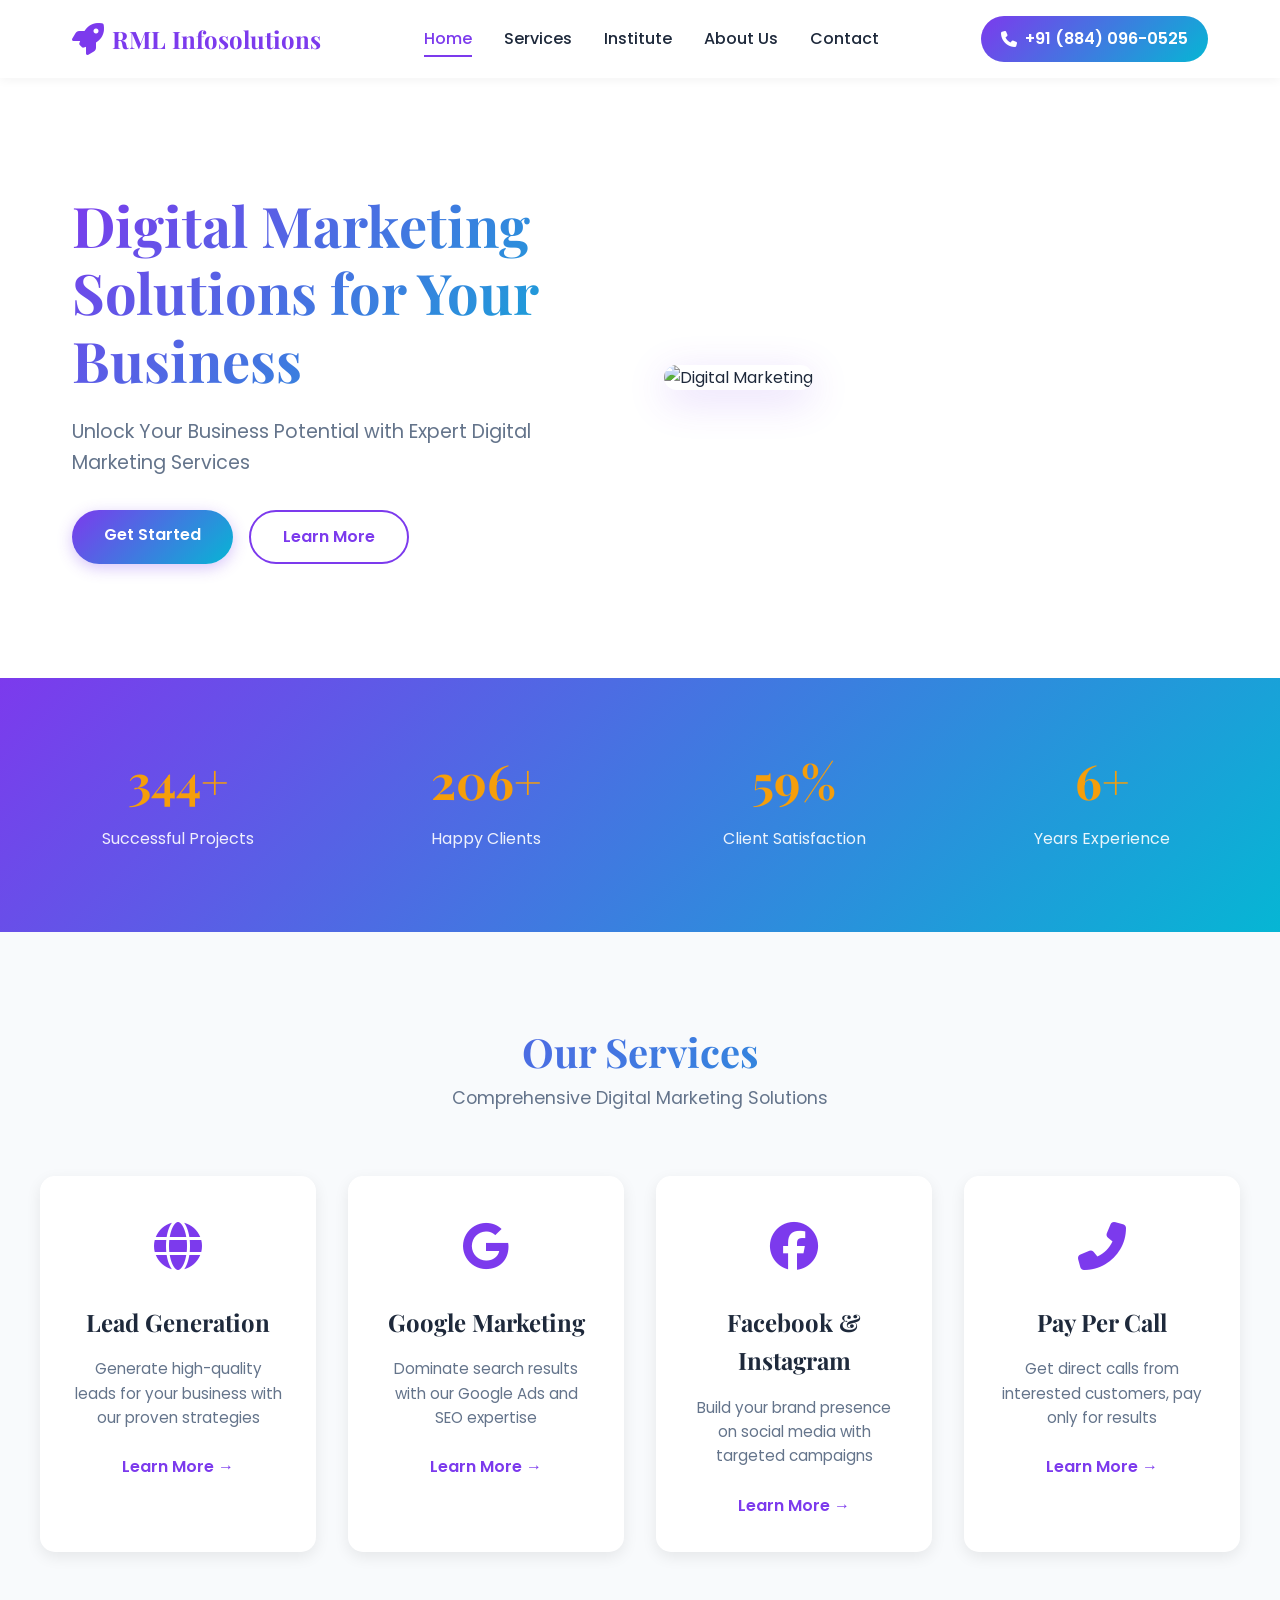
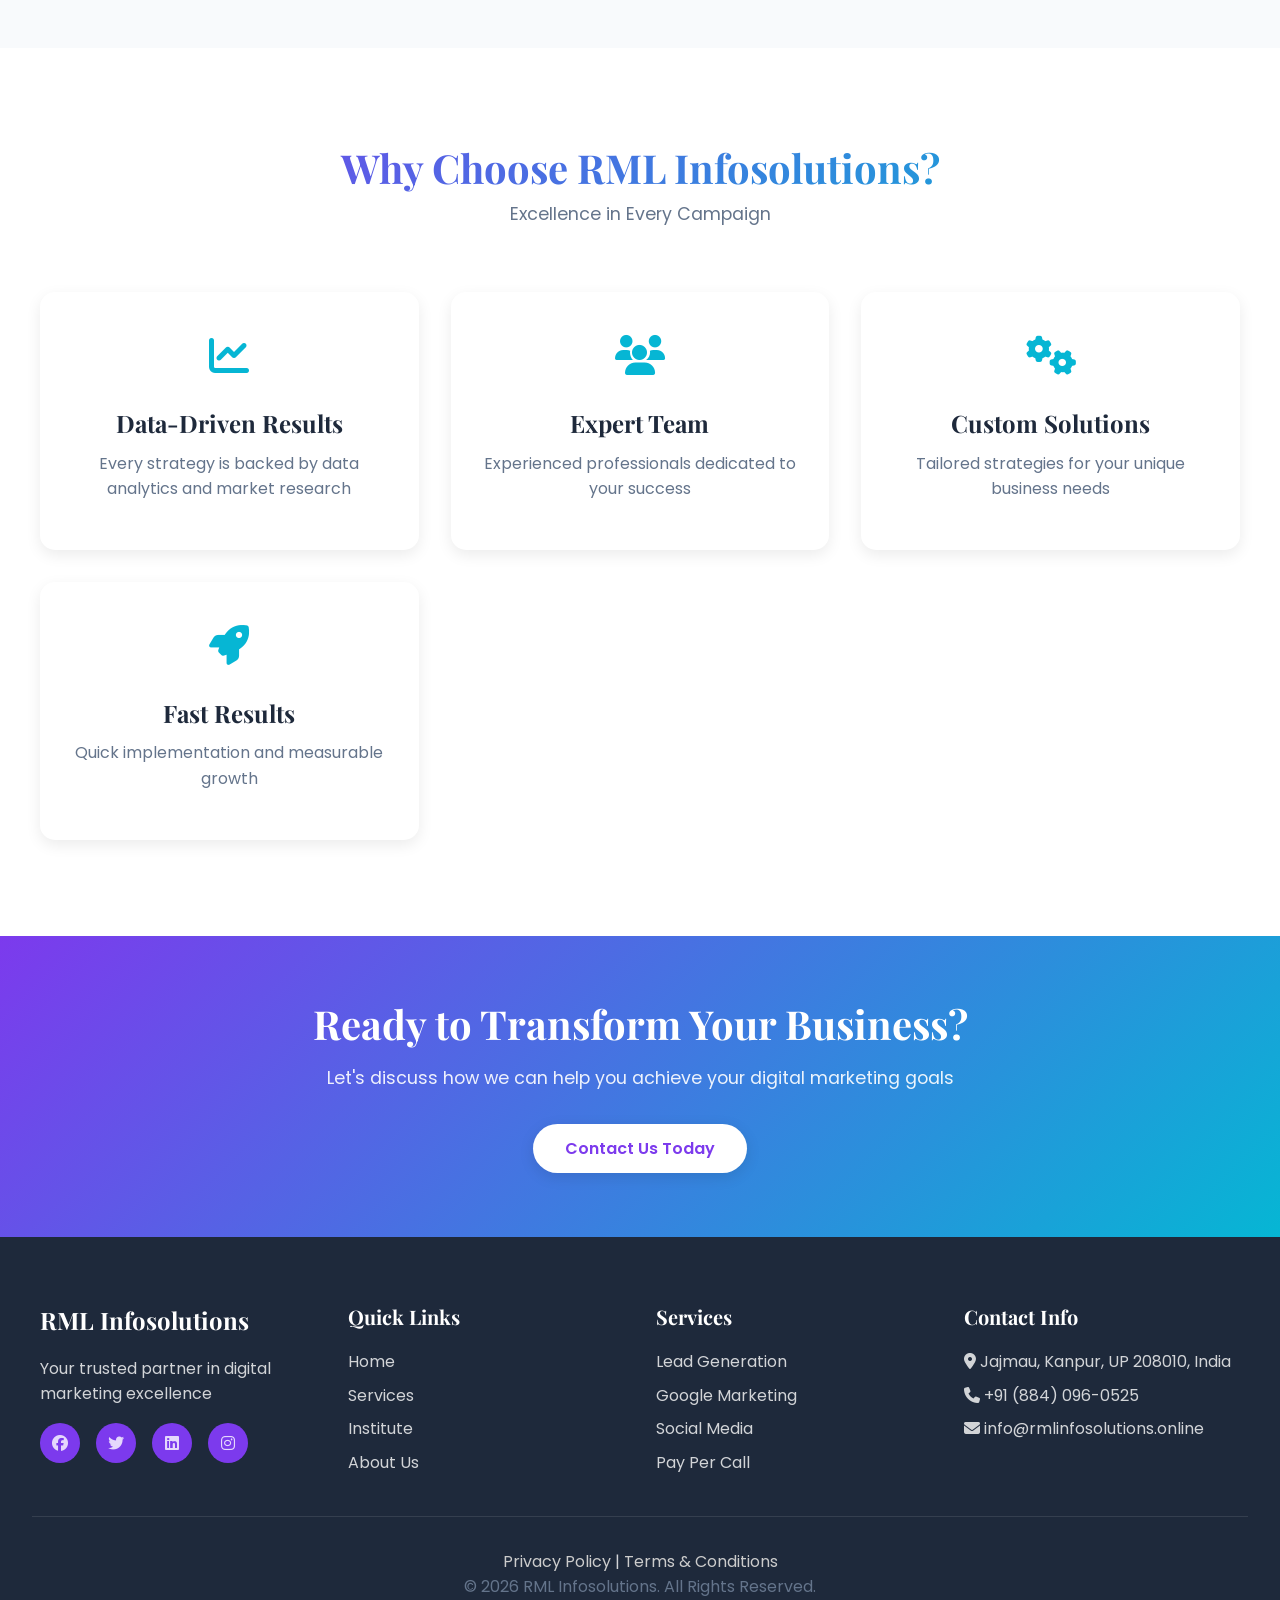
==== index.html @ 28c02f06 "Update index.html" ====
<!DOCTYPE html>
<html lang="en">
<head>
    <meta charset="UTF-8">
    <meta name="viewport" content="width=device-width, initial-scale=1.0">
    <title>RML Infosolutions - Digital Marketing Agency</title>
    <link rel="stylesheet" href="styles.css">
    <link rel="stylesheet" href="https://cdnjs.cloudflare.com/ajax/libs/font-awesome/6.4.0/css/all.min.css">
    <link href="https://fonts.googleapis.com/css2?family=Poppins:wght@300;400;600;700;800&family=Playfair+Display:wght@700&display=swap" rel="stylesheet">
</head>
<body>
    <!-- Navigation Bar -->
    <nav class="navbar">
        <div class="nav-container">
            <div class="logo">
                <i class="fas fa-rocket"></i>
                <span>RML Infosolutions</span>
            </div>
            <div class="nav-menu" id="navMenu">
                <a href="index.html" class="nav-link active">Home</a>
                <a href="services.html" class="nav-link">Services</a>
                <a href="institute.html" class="nav-link">Institute</a>
                <a href="about.html" class="nav-link">About Us</a>
                <a href="contact.html" class="nav-link">Contact</a>
            </div>
            <div class="hamburger" id="hamburger">
                <span></span>
                <span></span>
                <span></span>
            </div>
            <div class="phone-btn">
                <a href="tel:+918840960525"><i class="fas fa-phone"></i> +91 (884) 096-0525</a>
            </div>
        </div>
    </nav>

    <!-- Hero Section -->
    <section class="hero">
        <div class="hero-content">
            <h1 class="hero-title">
                Digital Marketing Solutions for Your Business
            </h1>
            <p class="hero-subtitle">
                Unlock Your Business Potential with Expert Digital Marketing Services
            </p>
            <div class="hero-buttons">
                <a href="contact.html" class="btn btn-primary">Get Started</a>
                <a href="services.html" class="btn btn-secondary">Learn More</a>
            </div>
        </div>
        <div class="hero-image">
            <img src="https://unsplash.com/photos/a-bunch-of-different-types-of-buttons-on-a-table-JLBi_QoG-zY" alt="Digital Marketing">
        </div>
    </section>

    <!-- Statistics Section -->
    <section class="stats">
        <div class="stats-container">
            <div class="stat-item">
                <h3>500+</h3>
                <p>Successful Projects</p>
            </div>
            <div class="stat-item">
                <h3>300+</h3>
                <p>Happy Clients</p>
            </div>
            <div class="stat-item">
                <h3>87%</h3>
                <p>Client Satisfaction</p>
            </div>
            <div class="stat-item">
                <h3>10+</h3>
                <p>Years Experience</p>
            </div>
        </div>
    </section>

    <!-- Services Preview Section -->
    <section class="services-preview">
        <div class="section-header">
            <h2>Our Services</h2>
            <p>Comprehensive Digital Marketing Solutions</p>
        </div>
        <div class="services-grid">
            <div class="service-card">
                <div class="service-icon">
                    <i class="fas fa-globe"></i>
                </div>
                <h3>Lead Generation</h3>
                <p>Generate high-quality leads for your business with our proven strategies</p>
                <a href="services.html" class="service-link">Learn More →</a>
            </div>
            <div class="service-card">
                <div class="service-icon">
                    <i class="fab fa-google"></i>
                </div>
                <h3>Google Marketing</h3>
                <p>Dominate search results with our Google Ads and SEO expertise</p>
                <a href="services.html" class="service-link">Learn More →</a>
            </div>
            <div class="service-card">
                <div class="service-icon">
                    <i class="fab fa-facebook"></i>
                </div>
                <h3>Facebook & Instagram</h3>
                <p>Build your brand presence on social media with targeted campaigns</p>
                <a href="services.html" class="service-link">Learn More →</a>
            </div>
            <div class="service-card">
                <div class="service-icon">
                    <i class="fas fa-phone-alt"></i>
                </div>
                <h3>Pay Per Call</h3>
                <p>Get direct calls from interested customers, pay only for results</p>
                <a href="services.html" class="service-link">Learn More →</a>
            </div>
        </div>
    </section>

    <!-- Why Choose Us Section -->
    <section class="why-choose-us">
        <div class="section-header">
            <h2>Why Choose RML Infosolutions?</h2>
            <p>Excellence in Every Campaign</p>
        </div>
        <div class="features-grid">
            <div class="feature-item">
                <div class="feature-icon">
                    <i class="fas fa-chart-line"></i>
                </div>
                <h3>Data-Driven Results</h3>
                <p>Every strategy is backed by data analytics and market research</p>
            </div>
            <div class="feature-item">
                <div class="feature-icon">
                    <i class="fas fa-users"></i>
                </div>
                <h3>Expert Team</h3>
                <p>Experienced professionals dedicated to your success</p>
            </div>
            <div class="feature-item">
                <div class="feature-icon">
                    <i class="fas fa-cogs"></i>
                </div>
                <h3>Custom Solutions</h3>
                <p>Tailored strategies for your unique business needs</p>
            </div>
            <div class="feature-item">
                <div class="feature-icon">
                    <i class="fas fa-rocket"></i>
                </div>
                <h3>Fast Results</h3>
                <p>Quick implementation and measurable growth</p>
            </div>
        </div>
    </section>

    <!-- CTA Section -->
    <section class="cta-section">
        <div class="cta-content">
            <h2>Ready to Transform Your Business?</h2>
            <p>Let's discuss how we can help you achieve your digital marketing goals</p>
            <a href="contact.html" class="btn btn-light">Contact Us Today</a>
        </div>
    </section>

    <!-- Footer -->
    <footer class="footer">
        <div class="footer-content">
            <div class="footer-section">
                <h3>RML Infosolutions</h3>
                <p>Your trusted partner in digital marketing excellence</p>
                <div class="social-links">
                    <a href="#" title="Facebook"><i class="fab fa-facebook"></i></a>
                    <a href="#" title="Twitter"><i class="fab fa-twitter"></i></a>
                    <a href="#" title="LinkedIn"><i class="fab fa-linkedin"></i></a>
                    <a href="#" title="Instagram"><i class="fab fa-instagram"></i></a>
                </div>
            </div>
            <div class="footer-section">
                <h4>Quick Links</h4>
                <ul>
                    <li><a href="index.html">Home</a></li>
                    <li><a href="services.html">Services</a></li>
                    <li><a href="institute.html">Institute</a></li>
                    <li><a href="about.html">About Us</a></li>
                </ul>
            </div>
            <div class="footer-section">
                <h4>Services</h4>
                <ul>
                    <li><a href="services.html">Lead Generation</a></li>
                    <li><a href="services.html">Google Marketing</a></li>
                    <li><a href="services.html">Social Media</a></li>
                    <li><a href="services.html">Pay Per Call</a></li>
                </ul>
            </div>
            <div class="footer-section">
                <h4>Contact Info</h4>
                <p><i class="fas fa-map-marker-alt"></i> Jajmau, Kanpur, UP 208010, India</p>
                <p><i class="fas fa-phone"></i> <a href="tel:+918840960525">+91 (884) 096-0525</a></p>
                <p><i class="fas fa-envelope"></i> <a href="mailto:info@rmlinfosolutions.online">info@rmlinfosolutions.online</a></p>
            </div>
        </div>
        <div class="footer-bottom">
		<a href="/privacy-policy" style="color:#ccc;text-decoration:none;">Privacy Policy</a> |
    <a href="/terms-conditions" style="color:#ccc;text-decoration:none;">Terms & Conditions</a>
            <p>&copy; 2024 RML Infosolutions. All Rights Reserved.</p>
        </div>
    </footer>

    <script src="script.js"></script>
</body>
</html>
---- styles.css ----
/* ==================== GLOBAL STYLES ==================== */

* {
    margin: 0;
    padding: 0;
    box-sizing: border-box;
}

:root {
    --primary-color: #7c3aed;
    --secondary-color: #06b6d4;
    --accent-color: #f59e0b;
    --dark-bg: #0f172a;
    --light-bg: #f8fafc;
    --text-dark: #1e293b;
    --text-light: #64748b;
    --border-color: #e2e8f0;
    --success-color: #10b981;
    --error-color: #ef4444;
    --transition: all 0.3s ease;
}

html {
    scroll-behavior: smooth;
}

body {
    font-family: 'Poppins', sans-serif;
    color: var(--text-dark);
    background-color: #ffffff;
    line-height: 1.6;
}

/* ==================== TYPOGRAPHY ==================== */

h1, h2, h3, h4, h5, h6 {
    font-family: 'Playfair Display', serif;
    font-weight: 700;
    margin-bottom: 1rem;
    color: var(--text-dark);
}

h1 {
    font-size: 3.5rem;
    line-height: 1.2;
}

h2 {
    font-size: 2.5rem;
    line-height: 1.2;
}

h3 {
    font-size: 1.5rem;
}

h4 {
    font-size: 1.25rem;
}

p {
    font-size: 1rem;
    color: var(--text-light);
    margin-bottom: 1rem;
}

a {
    color: var(--primary-color);
    text-decoration: none;
    transition: var(--transition);
}

a:hover {
    color: var(--secondary-color);
}

/* ==================== BUTTONS ==================== */

.btn {
    display: inline-block;
    padding: 12px 32px;
    border-radius: 50px;
    font-weight: 600;
    font-size: 1rem;
    cursor: pointer;
    border: none;
    transition: var(--transition);
    text-align: center;
    text-decoration: none;
}

.btn-primary {
    background: linear-gradient(135deg, var(--primary-color), var(--secondary-color));
    color: white;
    box-shadow: 0 4px 15px rgba(124, 58, 237, 0.3);
}

.btn-primary:hover {
    transform: translateY(-2px);
    box-shadow: 0 6px 20px rgba(124, 58, 237, 0.4);
}

.btn-secondary {
    background: transparent;
    color: var(--primary-color);
    border: 2px solid var(--primary-color);
}

.btn-secondary:hover {
    background: var(--primary-color);
    color: white;
}

.btn-outline {
    background: transparent;
    color: var(--primary-color);
    border: 2px solid var(--primary-color);
}

.btn-outline:hover {
    background: var(--primary-color);
    color: white;
}

.btn-light {
    background: white;
    color: var(--primary-color);
    box-shadow: 0 4px 15px rgba(0, 0, 0, 0.1);
}

.btn-light:hover {
    transform: translateY(-2px);
    box-shadow: 0 6px 20px rgba(0, 0, 0, 0.15);
}

/* ==================== NAVIGATION ==================== */

.navbar {
    background: white;
    padding: 1rem 0;
    position: sticky;
    top: 0;
    z-index: 1000;
    box-shadow: 0 2px 10px rgba(0, 0, 0, 0.05);
}

.nav-container {
    max-width: 1200px;
    margin: 0 auto;
    padding: 0 2rem;
    display: flex;
    justify-content: space-between;
    align-items: center;
}

.logo {
    display: flex;
    align-items: center;
    gap: 0.5rem;
    font-size: 1.5rem;
    font-weight: 700;
    color: var(--primary-color);
    font-family: 'Playfair Display', serif;
}

.logo i {
    font-size: 2rem;
}

.nav-menu {
    display: flex;
    gap: 2rem;
    align-items: center;
}

.nav-link {
    color: var(--text-dark);
    font-weight: 500;
    position: relative;
    transition: var(--transition);
}

.nav-link:after {
    content: '';
    position: absolute;
    bottom: -5px;
    left: 0;
    width: 0;
    height: 2px;
    background: var(--primary-color);
    transition: var(--transition);
}

.nav-link:hover:after,
.nav-link.active:after {
    width: 100%;
}

.nav-link.active {
    color: var(--primary-color);
}

.phone-btn a {
    background: linear-gradient(135deg, var(--primary-color), var(--secondary-color));
    color: white;
    padding: 10px 20px;
    border-radius: 50px;
    display: flex;
    align-items: center;
    gap: 0.5rem;
    font-weight: 600;
}

.hamburger {
    display: none;
    flex-direction: column;
    cursor: pointer;
    gap: 5px;
}

.hamburger span {
    width: 25px;
    height: 3px;
    background: var(--text-dark);
    border-radius: 2px;
    transition: var(--transition);
}

/* ==================== HERO SECTION ==================== */

.hero {
    display: grid;
    grid-template-columns: 1fr 1fr;
    gap: 3rem;
    align-items: center;
    padding: 6rem 2rem;
    max-width: 1200px;
    margin: 0 auto;
    min-height: 600px;
}

.hero-content h1 {
    background: linear-gradient(135deg, var(--primary-color), var(--secondary-color));
    -webkit-background-clip: text;
    -webkit-text-fill-color: transparent;
    background-clip: text;
    margin-bottom: 1.5rem;
    animation: fadeInUp 0.8s ease;
}

.hero-subtitle {
    font-size: 1.2rem;
    margin-bottom: 2rem;
    animation: fadeInUp 0.8s ease 0.2s both;
}

.hero-buttons {
    display: flex;
    gap: 1rem;
    animation: fadeInUp 0.8s ease 0.4s both;
}

.hero-image {
    animation: fadeInRight 0.8s ease;
}

.hero-image img {
    width: 100%;
    border-radius: 20px;
    box-shadow: 0 10px 40px rgba(124, 58, 237, 0.2);
}

/* ==================== STATISTICS SECTION ==================== */

.stats {
    background: linear-gradient(135deg, var(--primary-color), var(--secondary-color));
    padding: 4rem 2rem;
    color: white;
}

.stats-container {
    max-width: 1200px;
    margin: 0 auto;
    display: grid;
    grid-template-columns: repeat(auto-fit, minmax(200px, 1fr));
    gap: 2rem;
}

.stat-item {
    text-align: center;
    animation: fadeInUp 0.8s ease;
}

.stat-item h3 {
    font-size: 3rem;
    color: var(--accent-color);
    margin-bottom: 0.5rem;
}

.stat-item p {
    color: rgba(255, 255, 255, 0.9);
}

/* ==================== SERVICES PREVIEW SECTION ==================== */

.services-preview {
    padding: 6rem 2rem;
    background: var(--light-bg);
}

.section-header {
    text-align: center;
    margin-bottom: 4rem;
    max-width: 1200px;
    margin-left: auto;
    margin-right: auto;
}

.section-header h2 {
    background: linear-gradient(135deg, var(--primary-color), var(--secondary-color));
    -webkit-background-clip: text;
    -webkit-text-fill-color: transparent;
    background-clip: text;
    margin-bottom: 0.5rem;
}

.section-header p {
    font-size: 1.1rem;
    color: var(--text-light);
}

.services-grid {
    max-width: 1200px;
    margin: 0 auto;
    display: grid;
    grid-template-columns: repeat(auto-fit, minmax(250px, 1fr));
    gap: 2rem;
}

.service-card {
    background: white;
    padding: 2rem;
    border-radius: 15px;
    text-align: center;
    transition: var(--transition);
    box-shadow: 0 5px 15px rgba(0, 0, 0, 0.08);
    border: 2px solid transparent;
}

.service-card:hover {
    transform: translateY(-10px);
    border-color: var(--primary-color);
    box-shadow: 0 15px 40px rgba(124, 58, 237, 0.15);
}

.service-icon {
    font-size: 3rem;
    color: var(--primary-color);
    margin-bottom: 1rem;
}

.service-card h3 {
    margin-bottom: 1rem;
}

.service-card p {
    margin-bottom: 1.5rem;
    font-size: 0.95rem;
}

.service-link {
    color: var(--primary-color);
    font-weight: 600;
    display: inline-flex;
    align-items: center;
    gap: 0.5rem;
    transition: var(--transition);
}

.service-link:hover {
    gap: 1rem;
}

/* ==================== WHY CHOOSE US SECTION ==================== */

.why-choose-us {
    padding: 6rem 2rem;
}

.features-grid {
    max-width: 1200px;
    margin: 0 auto;
    display: grid;
    grid-template-columns: repeat(auto-fit, minmax(280px, 1fr));
    gap: 2rem;
}

.feature-item {
    padding: 2rem;
    background: white;
    border-radius: 15px;
    text-align: center;
    box-shadow: 0 5px 15px rgba(0, 0, 0, 0.08);
    transition: var(--transition);
}

.feature-item:hover {
    box-shadow: 0 15px 40px rgba(124, 58, 237, 0.15);
    transform: translateY(-5px);
}

.feature-icon {
    font-size: 2.5rem;
    color: var(--secondary-color);
    margin-bottom: 1rem;
}

.feature-item h3 {
    margin-bottom: 0.5rem;
}

/* ==================== CTA SECTION ==================== */

.cta-section {
    background: linear-gradient(135deg, var(--primary-color), var(--secondary-color));
    padding: 4rem 2rem;
    text-align: center;
    color: white;
}

.cta-content h2 {
    color: white;
    margin-bottom: 1rem;
}

.cta-content p {
    color: rgba(255, 255, 255, 0.9);
    font-size: 1.1rem;
    margin-bottom: 2rem;
}

/* ==================== PAGE HEADER ==================== */

.page-header {
    background: linear-gradient(135deg, var(--primary-color), var(--secondary-color));
    color: white;
    padding: 4rem 2rem;
    text-align: center;
}

.page-header h1 {
    color: white;
    margin-bottom: 0.5rem;
}

.page-header p {
    color: rgba(255, 255, 255, 0.9);
    font-size: 1.2rem;
}

/* ==================== SERVICES DETAILED ==================== */

.services-detailed {
    max-width: 1200px;
    margin: 0 auto;
    padding: 4rem 2rem;
}

.service-detail-item {
    display: grid;
    grid-template-columns: 1fr 1fr;
    gap: 3rem;
    align-items: center;
    margin-bottom: 4rem;
    padding: 2rem;
    background: var(--light-bg);
    border-radius: 15px;
}

.service-detail-item.reverse {
    direction: rtl;
}

.service-detail-item.reverse > * {
    direction: ltr;
}

.service-detail-content h2 {
    color: var(--primary-color);
    margin-bottom: 1rem;
}

.service-features {
    list-style: none;
    margin: 1.5rem 0;
}

.service-features li {
    padding: 0.5rem 0;
    color: var(--text-dark);
    display: flex;
    align-items: center;
    gap: 0.5rem;
}

.service-features i {
    color: var(--success-color);
    font-weight: bold;
}

.service-detail-image {
    display: flex;
    justify-content: center;
}

.service-detail-image img {
    width: 100%;
    max-width: 400px;
    border-radius: 15px;
    box-shadow: 0 10px 40px rgba(124, 58, 237, 0.2);
}

.icon-placeholder {
    width: 300px;
    height: 300px;
    background: white;
    border-radius: 15px;
    display: flex;
    align-items: center;
    justify-content: center;
    font-size: 6rem;
    color: var(--primary-color);
    box-shadow: 0 10px 40px rgba(124, 58, 237, 0.2);
}

.icon-placeholder.social {
    flex-direction: column;
    gap: 2rem;
    font-size: 3rem;
}

/* ==================== INSTITUTE SECTION ==================== */

.institute-hero {
    display: grid;
    grid-template-columns: 1fr 1fr;
    gap: 3rem;
    align-items: center;
    padding: 4rem 2rem;
    max-width: 1200px;
    margin: 0 auto;
}

.institute-content h2 {
    color: var(--primary-color);
    margin-bottom: 1rem;
}

.institute-image img {
    width: 100%;
    border-radius: 15px;
    box-shadow: 0 10px 40px rgba(124, 58, 237, 0.2);
}

.why-digital-marketing {
    padding: 6rem 2rem;
    background: var(--light-bg);
}

.benefits-grid {
    max-width: 1200px;
    margin: 0 auto;
    display: grid;
    grid-template-columns: repeat(auto-fit, minmax(280px, 1fr));
    gap: 2rem;
}

.benefit-card {
    background: white;
    padding: 2rem;
    border-radius: 15px;
    text-align: center;
    box-shadow: 0 5px 15px rgba(0, 0, 0, 0.08);
    transition: var(--transition);
}

.benefit-card:hover {
    transform: translateY(-10px);
    box-shadow: 0 15px 40px rgba(124, 58, 237, 0.15);
}

.benefit-icon {
    font-size: 2.5rem;
    color: var(--secondary-color);
    margin-bottom: 1rem;
}

.benefit-card h3 {
    margin-bottom: 0.5rem;
}

/* ==================== COURSE OFFERINGS ==================== */

.course-offerings {
    padding: 6rem 2rem;
}

.courses-grid {
    max-width: 1200px;
    margin: 0 auto;
    display: grid;
    grid-template-columns: repeat(auto-fit, minmax(300px, 1fr));
    gap: 2rem;
}

.course-card {
    background: white;
    padding: 2rem;
    border-radius: 15px;
    box-shadow: 0 5px 15px rgba(0, 0, 0, 0.08);
    transition: var(--transition);
    border: 2px solid transparent;
}

.course-card:hover {
    transform: translateY(-10px);
    box-shadow: 0 15px 40px rgba(124, 58, 237, 0.15);
    border-color: var(--primary-color);
}

.course-card.featured {
    background: linear-gradient(135deg, var(--primary-color), var(--secondary-color));
    color: white;
    transform: scale(1.05);
}

.course-card.featured h3,
.course-card.featured p {
    color: white;
}

.course-card.featured .course-features li {
    color: rgba(255, 255, 255, 0.9);
}

.course-icon {
    font-size: 2.5rem;
    color: var(--primary-color);
    margin-bottom: 1rem;
}

.course-card.featured .course-icon {
    color: var(--accent-color);
}

.course-features {
    list-style: none;
    margin: 1rem 0;
    text-align: left;
}

.course-features li {
    padding: 0.5rem 0;
    color: var(--text-light);
}

/* ==================== PROFIT POTENTIAL ==================== */

.profit-potential {
    padding: 6rem 2rem;
    background: var(--light-bg);
}

.earning-grid {
    max-width: 1200px;
    margin: 0 auto;
    display: grid;
    grid-template-columns: repeat(auto-fit, minmax(280px, 1fr));
    gap: 2rem;
}

.earning-item {
    background: white;
    padding: 2rem;
    border-radius: 15px;
    box-shadow: 0 5px 15px rgba(0, 0, 0, 0.08);
    text-align: center;
}

.earning-item h3 {
    color: var(--primary-color);
    margin-bottom: 1rem;
}

.earning-item p {
    margin: 0.5rem 0;
}

/* ==================== ABOUT SECTION ==================== */

.about-hero {
    display: grid;
    grid-template-columns: 1fr 1fr;
    gap: 3rem;
    align-items: center;
    padding: 4rem 2rem;
    max-width: 1200px;
    margin: 0 auto;
}

.about-content h2 {
    color: var(--primary-color);
    margin-bottom: 1rem;
}

.mission-vision {
    max-width: 1200px;
    margin: 0 auto;
    padding: 4rem 2rem;
    display: grid;
    grid-template-columns: 1fr 1fr;
    gap: 3rem;
}

.mission-item,
.vision-item {
    background: var(--light-bg);
    padding: 2rem;
    border-radius: 15px;
    text-align: center;
}

.mission-icon,
.vision-icon {
    font-size: 3rem;
    color: var(--primary-color);
    margin-bottom: 1rem;
}

.core-values {
    padding: 6rem 2rem;
}

.values-grid {
    max-width: 1200px;
    margin: 0 auto;
    display: grid;
    grid-template-columns: repeat(auto-fit, minmax(280px, 1fr));
    gap: 2rem;
}

.value-card {
    background: white;
    padding: 2rem;
    border-radius: 15px;
    text-align: center;
    box-shadow: 0 5px 15px rgba(0, 0, 0, 0.08);
    transition: var(--transition);
}

.value-card:hover {
    transform: translateY(-10px);
    box-shadow: 0 15px 40px rgba(124, 58, 237, 0.15);
}

.value-icon {
    font-size: 2.5rem;
    color: var(--secondary-color);
    margin-bottom: 1rem;
}

.features-list {
    max-width: 1200px;
    margin: 0 auto;
    padding: 2rem;
}

.feature-item-list {
    display: grid;
    grid-template-columns: 100px 1fr;
    gap: 2rem;
    margin-bottom: 2rem;
    padding: 2rem;
    background: var(--light-bg);
    border-radius: 15px;
    align-items: start;
}

.feature-number {
    font-size: 2rem;
    font-weight: 700;
    color: var(--primary-color);
}

.feature-content h3 {
    margin-bottom: 0.5rem;
}

.team-section {
    padding: 6rem 2rem;
    background: var(--light-bg);
}

.team-grid {
    max-width: 1200px;
    margin: 0 auto;
    display: grid;
    grid-template-columns: repeat(auto-fit, minmax(280px, 1fr));
    gap: 2rem;
}

.team-member {
    background: white;
    padding: 2rem;
    border-radius: 15px;
    text-align: center;
    box-shadow: 0 5px 15px rgba(0, 0, 0, 0.08);
    transition: var(--transition);
}

.team-member:hover {
    transform: translateY(-10px);
    box-shadow: 0 15px 40px rgba(124, 58, 237, 0.15);
}

.member-image {
    font-size: 4rem;
    color: var(--primary-color);
    margin-bottom: 1rem;
}

.member-role {
    color: var(--secondary-color);
    font-weight: 600;
    font-size: 0.9rem;
}

/* ==================== CONTACT SECTION ==================== */

.contact-section {
    max-width: 1200px;
    margin: 0 auto;
    padding: 4rem 2rem;
    display: grid;
    grid-template-columns: 1fr 1fr;
    gap: 3rem;
}

.contact-info h2 {
    color: var(--primary-color);
    margin-bottom: 1rem;
}

.contact-details {
    margin-top: 2rem;
}

.contact-item {
    display: flex;
    gap: 1.5rem;
    margin-bottom: 2rem;
    padding: 1.5rem;
    background: var(--light-bg);
    border-radius: 10px;
}

.contact-icon {
    font-size: 1.5rem;
    color: var(--primary-color);
    min-width: 30px;
}

.contact-text h3 {
    margin-bottom: 0.5rem;
}

.contact-text p {
    margin: 0;
}

.contact-text a {
    color: var(--primary-color);
    font-weight: 600;
}

/* ==================== CONTACT FORM ==================== */

.contact-form-container h2 {
    color: var(--primary-color);
    margin-bottom: 2rem;
}

.contact-form {
    background: var(--light-bg);
    padding: 2rem;
    border-radius: 15px;
}

.form-group {
    margin-bottom: 1.5rem;
}

.form-group label {
    display: block;
    margin-bottom: 0.5rem;
    font-weight: 600;
    color: var(--text-dark);
}

.form-group input,
.form-group select,
.form-group textarea {
    width: 100%;
    padding: 12px;
    border: 2px solid var(--border-color);
    border-radius: 8px;
    font-family: 'Poppins', sans-serif;
    font-size: 1rem;
    transition: var(--transition);
}

.form-group input:focus,
.form-group select:focus,
.form-group textarea:focus {
    outline: none;
    border-color: var(--primary-color);
    box-shadow: 0 0 0 3px rgba(124, 58, 237, 0.1);
}

.form-group.checkbox {
    display: flex;
    align-items: center;
    gap: 0.5rem;
}

.form-group.checkbox input {
    width: auto;
}

.form-group.checkbox label {
    margin: 0;
}

.form-message {
    margin-top: 1rem;
    padding: 1rem;
    border-radius: 8px;
    display: none;
}

.form-message.success {
    background: #d1fae5;
    color: #065f46;
    display: block;
}

.form-message.error {
    background: #fee2e2;
    color: #991b1b;
    display: block;
}

/* ==================== WHY CONTACT SECTION ==================== */

.why-contact {
    padding: 6rem 2rem;
    background: var(--light-bg);
}

.contact-benefits {
    max-width: 1200px;
    margin: 0 auto;
    display: grid;
    grid-template-columns: repeat(auto-fit, minmax(250px, 1fr));
    gap: 2rem;
}

.benefit-item {
    background: white;
    padding: 2rem;
    border-radius: 15px;
    text-align: center;
    box-shadow: 0 5px 15px rgba(0, 0, 0, 0.08);
}

.benefit-item:hover {
    transform: translateY(-5px);
}

.benefit-icon {
    font-size: 2.5rem;
    color: var(--secondary-color);
    margin-bottom: 1rem;
}

/* ==================== FAQ SECTION ==================== */

.faq-section {
    padding: 6rem 2rem;
}

.faq-container {
    max-width: 800px;
    margin: 0 auto;
}

.faq-item {
    background: var(--light-bg);
    margin-bottom: 1.5rem;
    border-radius: 10px;
    overflow: hidden;
}

.faq-question {
    padding: 1.5rem;
    cursor: pointer;
    display: flex;
    justify-content: space-between;
    align-items: center;
    font-weight: 600;
    transition: var(--transition);
}

.faq-question:hover {
    background: white;
}

.faq-question h3 {
    margin: 0;
    color: var(--text-dark);
}

.faq-question i {
    color: var(--primary-color);
    transition: var(--transition);
}

.faq-item.active .faq-question i {
    transform: rotate(180deg);
}

.faq-answer {
    max-height: 0;
    overflow: hidden;
    transition: var(--transition);
}

.faq-item.active .faq-answer {
    max-height: 500px;
    padding: 0 1.5rem 1.5rem;
}

.faq-answer p {
    margin: 0;
}

/* ==================== INSTITUTE FEATURES ==================== */

.why-choose-institute {
    padding: 6rem 2rem;
    background: var(--light-bg);
}

.institute-features {
    max-width: 1200px;
    margin: 0 auto;
}

.feature-row {
    display: grid;
    grid-template-columns: repeat(auto-fit, minmax(300px, 1fr));
    gap: 2rem;
    margin-bottom: 2rem;
}

.feature-col {
    background: white;
    padding: 2rem;
    border-radius: 15px;
    text-align: center;
    box-shadow: 0 5px 15px rgba(0, 0, 0, 0.08);
    transition: var(--transition);
}

.feature-col:hover {
    transform: translateY(-10px);
    box-shadow: 0 15px 40px rgba(124, 58, 237, 0.15);
}

.feature-col .feature-icon {
    font-size: 2.5rem;
    color: var(--secondary-color);
    margin-bottom: 1rem;
}

.feature-col h3 {
    margin-bottom: 0.5rem;
}

/* ==================== TESTIMONIALS ==================== */

.testimonials {
    padding: 6rem 2rem;
}

.testimonials-grid {
    max-width: 1200px;
    margin: 0 auto;
    display: grid;
    grid-template-columns: repeat(auto-fit, minmax(300px, 1fr));
    gap: 2rem;
}

.testimonial-card {
    background: var(--light-bg);
    padding: 2rem;
    border-radius: 15px;
    box-shadow: 0 5px 15px rgba(0, 0, 0, 0.08);
    transition: var(--transition);
}

.testimonial-card:hover {
    transform: translateY(-10px);
    box-shadow: 0 15px 40px rgba(124, 58, 237, 0.15);
}

.testimonial-stars {
    color: var(--accent-color);
    margin-bottom: 1rem;
    font-size: 1.2rem;
}

.testimonial-card p {
    margin-bottom: 1rem;
    font-style: italic;
}

.testimonial-card h4 {
    color: var(--primary-color);
    margin-bottom: 0.25rem;
}

.role {
    font-size: 0.9rem;
    color: var(--text-light);
}

/* ==================== FOOTER ==================== */

.footer {
    background: var(--text-dark);
    color: white;
    padding: 4rem 2rem 2rem;
}

.footer-content {
    max-width: 1200px;
    margin: 0 auto;
    display: grid;
    grid-template-columns: repeat(auto-fit, minmax(250px, 1fr));
    gap: 2rem;
    margin-bottom: 2rem;
}

.footer-section h3,
.footer-section h4 {
    color: white;
    margin-bottom: 1rem;
}

.footer-section p {
    color: rgba(255, 255, 255, 0.8);
    margin-bottom: 0.5rem;
}

.footer-section a {
    color: rgba(255, 255, 255, 0.8);
}

.footer-section a:hover {
    color: var(--primary-color);
}

.footer-section ul {
    list-style: none;
}

.footer-section ul li {
    margin-bottom: 0.5rem;
}

.social-links {
    display: flex;
    gap: 1rem;
    margin-top: 1rem;
}

.social-links a {
    width: 40px;
    height: 40px;
    background: var(--primary-color);
    border-radius: 50%;
    display: flex;
    align-items: center;
    justify-content: center;
    transition: var(--transition);
}

.social-links a:hover {
    background: var(--secondary-color);
    transform: translateY(-3px);
}

.footer-bottom {
    text-align: center;
    padding-top: 2rem;
    border-top: 1px solid rgba(255, 255, 255, 0.1);
    color: rgba(255, 255, 255, 0.8);
}

/* ==================== ANIMATIONS ==================== */

@keyframes fadeInUp {
    from {
        opacity: 0;
        transform: translateY(30px);
    }
    to {
        opacity: 1;
        transform: translateY(0);
    }
}

@keyframes fadeInRight {
    from {
        opacity: 0;
        transform: translateX(30px);
    }
    to {
        opacity: 1;
        transform: translateX(0);
    }
}

@keyframes fadeIn {
    from {
        opacity: 0;
    }
    to {
        opacity: 1;
    }
}

/* ==================== RESPONSIVE DESIGN ==================== */

@media (max-width: 768px) {
    h1 {
        font-size: 2.5rem;
    }

    h2 {
        font-size: 1.8rem;
    }

    .nav-menu {
        display: none;
        position: absolute;
        top: 70px;
        left: 0;
        right: 0;
        background: white;
        flex-direction: column;
        padding: 2rem;
        gap: 1rem;
        box-shadow: 0 5px 15px rgba(0, 0, 0, 0.1);
        z-index: 999;
    }

    .nav-menu.active {
        display: flex;
    }

    .hamburger {
        display: flex;
    }

    .phone-btn {
        display: none;
    }

    .hero {
        grid-template-columns: 1fr;
        padding: 3rem 2rem;
    }

    .hero-image {
        order: -1;
    }

    .hero-buttons {
        flex-direction: column;
    }

    .stats-container {
        grid-template-columns: 1fr 1fr;
    }

    .services-grid {
        grid-template-columns: 1fr;
    }

    .contact-section {
        grid-template-columns: 1fr;
    }

    .institute-hero {
        grid-template-columns: 1fr;
    }

    .about-hero {
        grid-template-columns: 1fr;
    }

    .mission-vision {
        grid-template-columns: 1fr;
    }

    .service-detail-item {
        grid-template-columns: 1fr;
    }

    .service-detail-item.reverse {
        direction: ltr;
    }

    .feature-item-list {
        grid-template-columns: 1fr;
    }

    .feature-number {
        text-align: center;
    }

    .page-header h1 {
        font-size: 2rem;
    }

    .hero-title {
        font-size: 2rem;
    }
}

@media (max-width: 480px) {
    h1 {
        font-size: 1.8rem;
    }

    h2 {
        font-size: 1.5rem;
    }

    .nav-container {
        padding: 0 1rem;
    }

    .hero {
        padding: 2rem 1rem;
        min-height: auto;
    }

    .stats-container {
        grid-template-columns: 1fr;
    }

    .stat-item h3 {
        font-size: 2rem;
    }

    .services-grid {
        gap: 1rem;
    }

    .service-card {
        padding: 1.5rem;
    }

    .contact-section {
        padding: 2rem 1rem;
    }

    .contact-form {
        padding: 1.5rem;
    }

    .hero-buttons {
        gap: 0.5rem;
    }

    .btn {
        padding: 10px 20px;
        font-size: 0.9rem;
    }

    .footer-content {
        grid-template-columns: 1fr;
    }
}
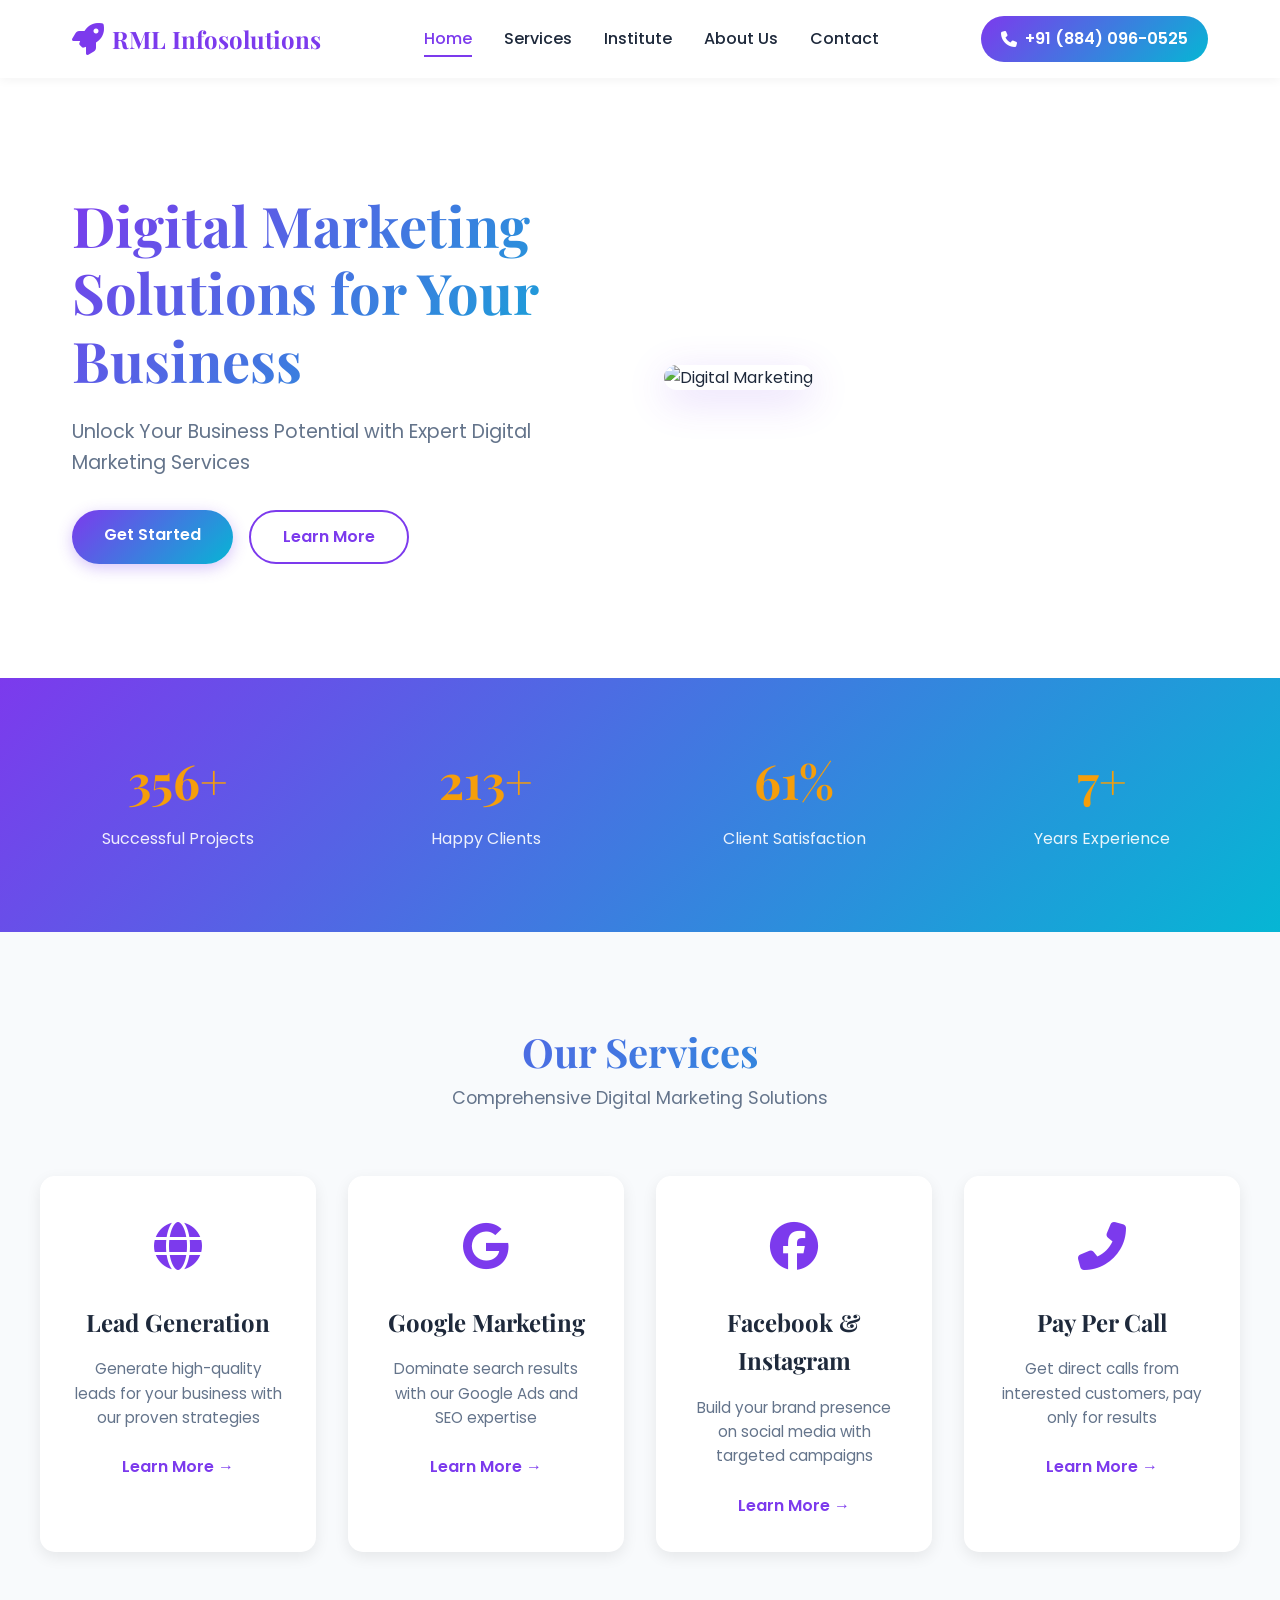
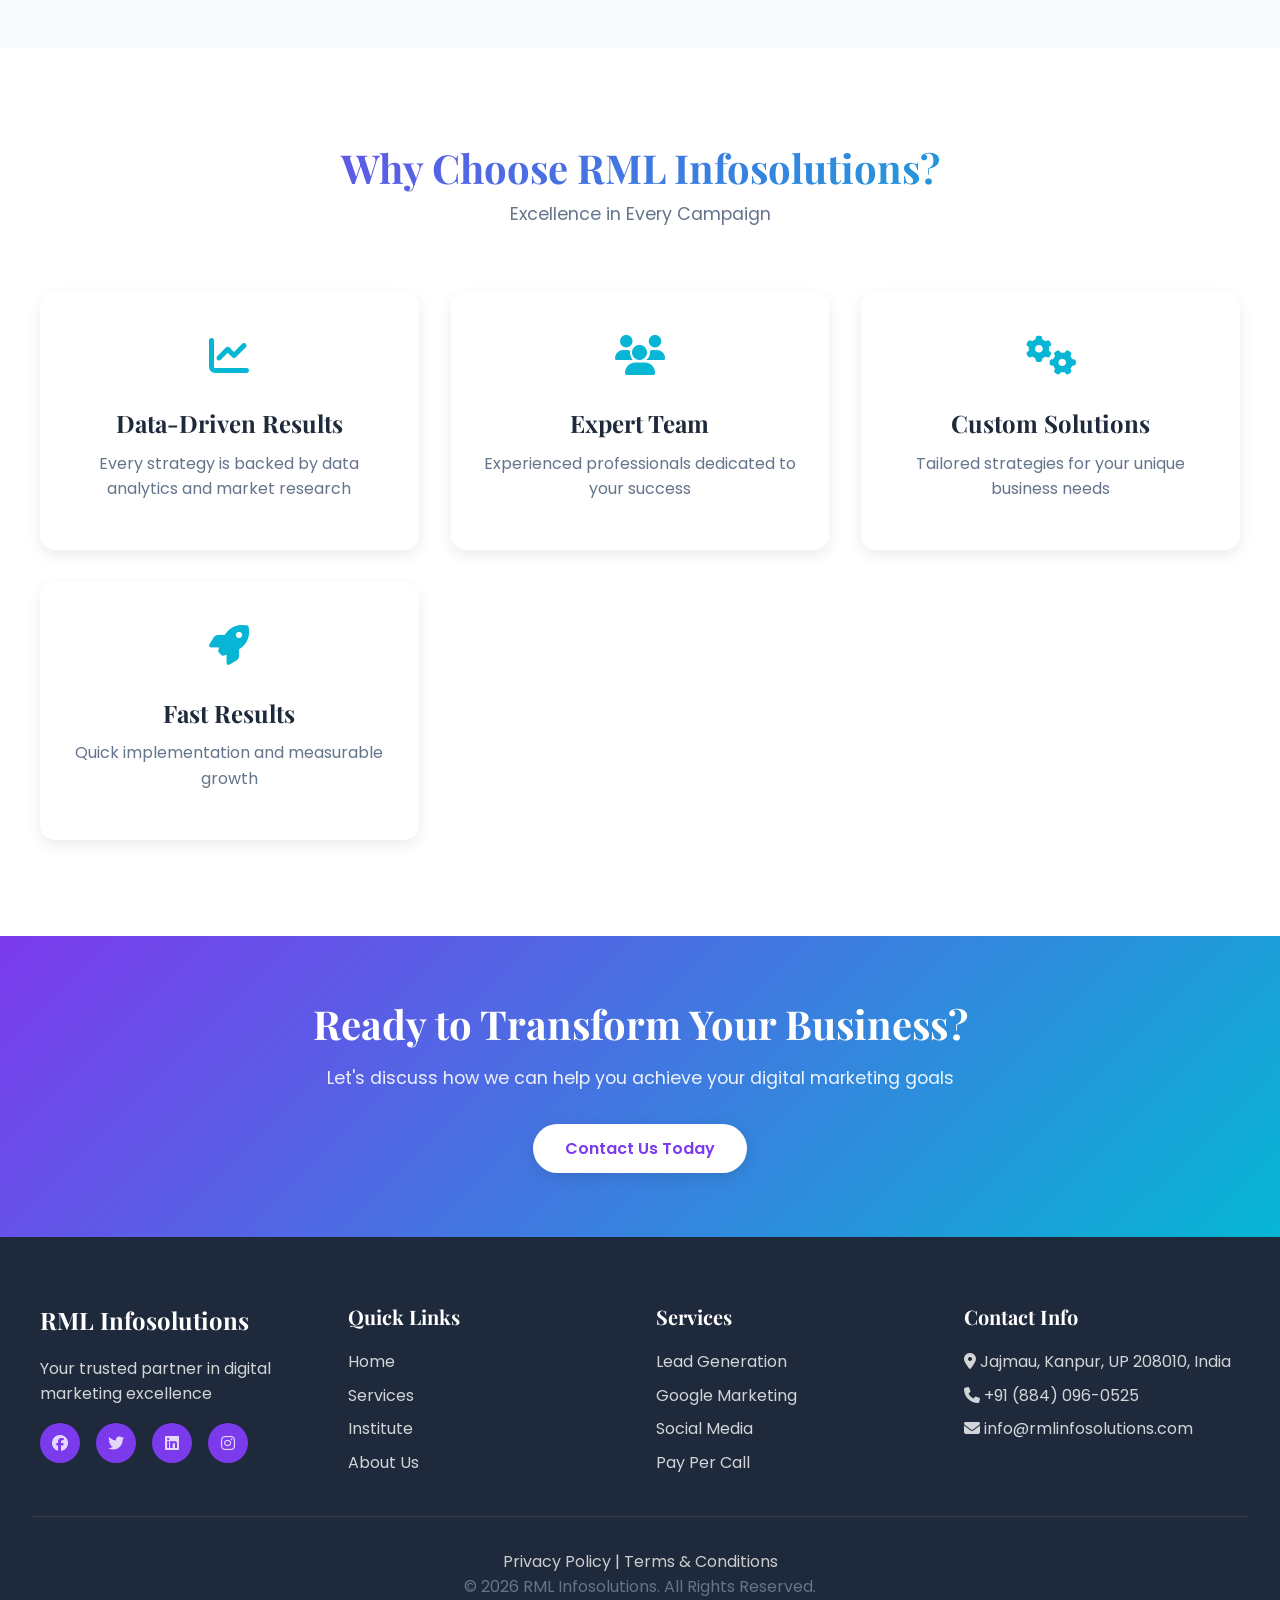
==== commit 5eb07480: "Update index.html" ====
--- a/index.html
+++ b/index.html
@@ -49,7 +49,7 @@
             </div>
         </div>
         <div class="hero-image">
-            <img src="https://unsplash.com/photos/a-bunch-of-different-types-of-buttons-on-a-table-JLBi_QoG-zY" alt="Digital Marketing">
+            <img src="https://images.unsplash.com/photo-1519389950473-47ba0277781c" alt="Digital Marketing">
         </div>
     </section>
 
@@ -199,7 +199,7 @@
                 <h4>Contact Info</h4>
                 <p><i class="fas fa-map-marker-alt"></i> Jajmau, Kanpur, UP 208010, India</p>
                 <p><i class="fas fa-phone"></i> <a href="tel:+918840960525">+91 (884) 096-0525</a></p>
-                <p><i class="fas fa-envelope"></i> <a href="mailto:info@rmlinfosolutions.online">info@rmlinfosolutions.online</a></p>
+                <p><i class="fas fa-envelope"></i> <a href="mailto:info@rmlinfosolutions.com">info@rmlinfosolutions.com</a></p>
             </div>
         </div>
         <div class="footer-bottom">
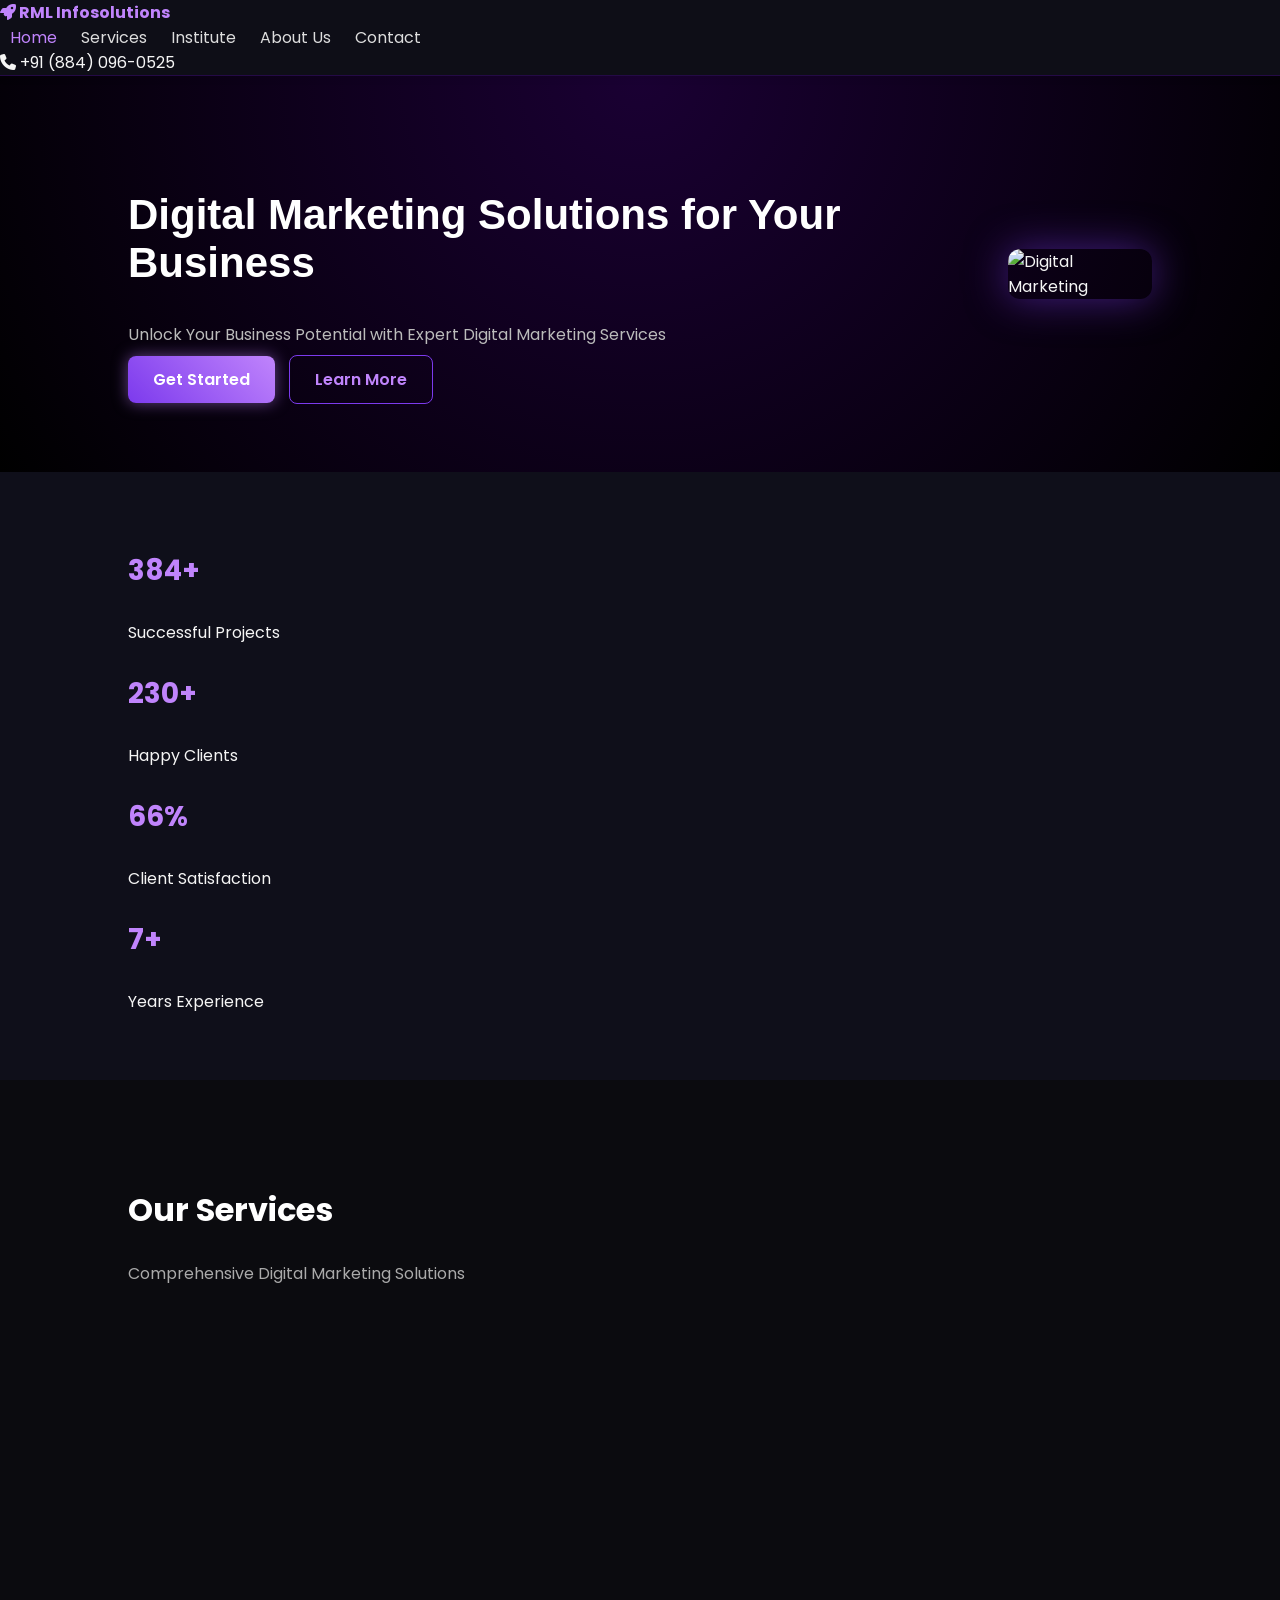
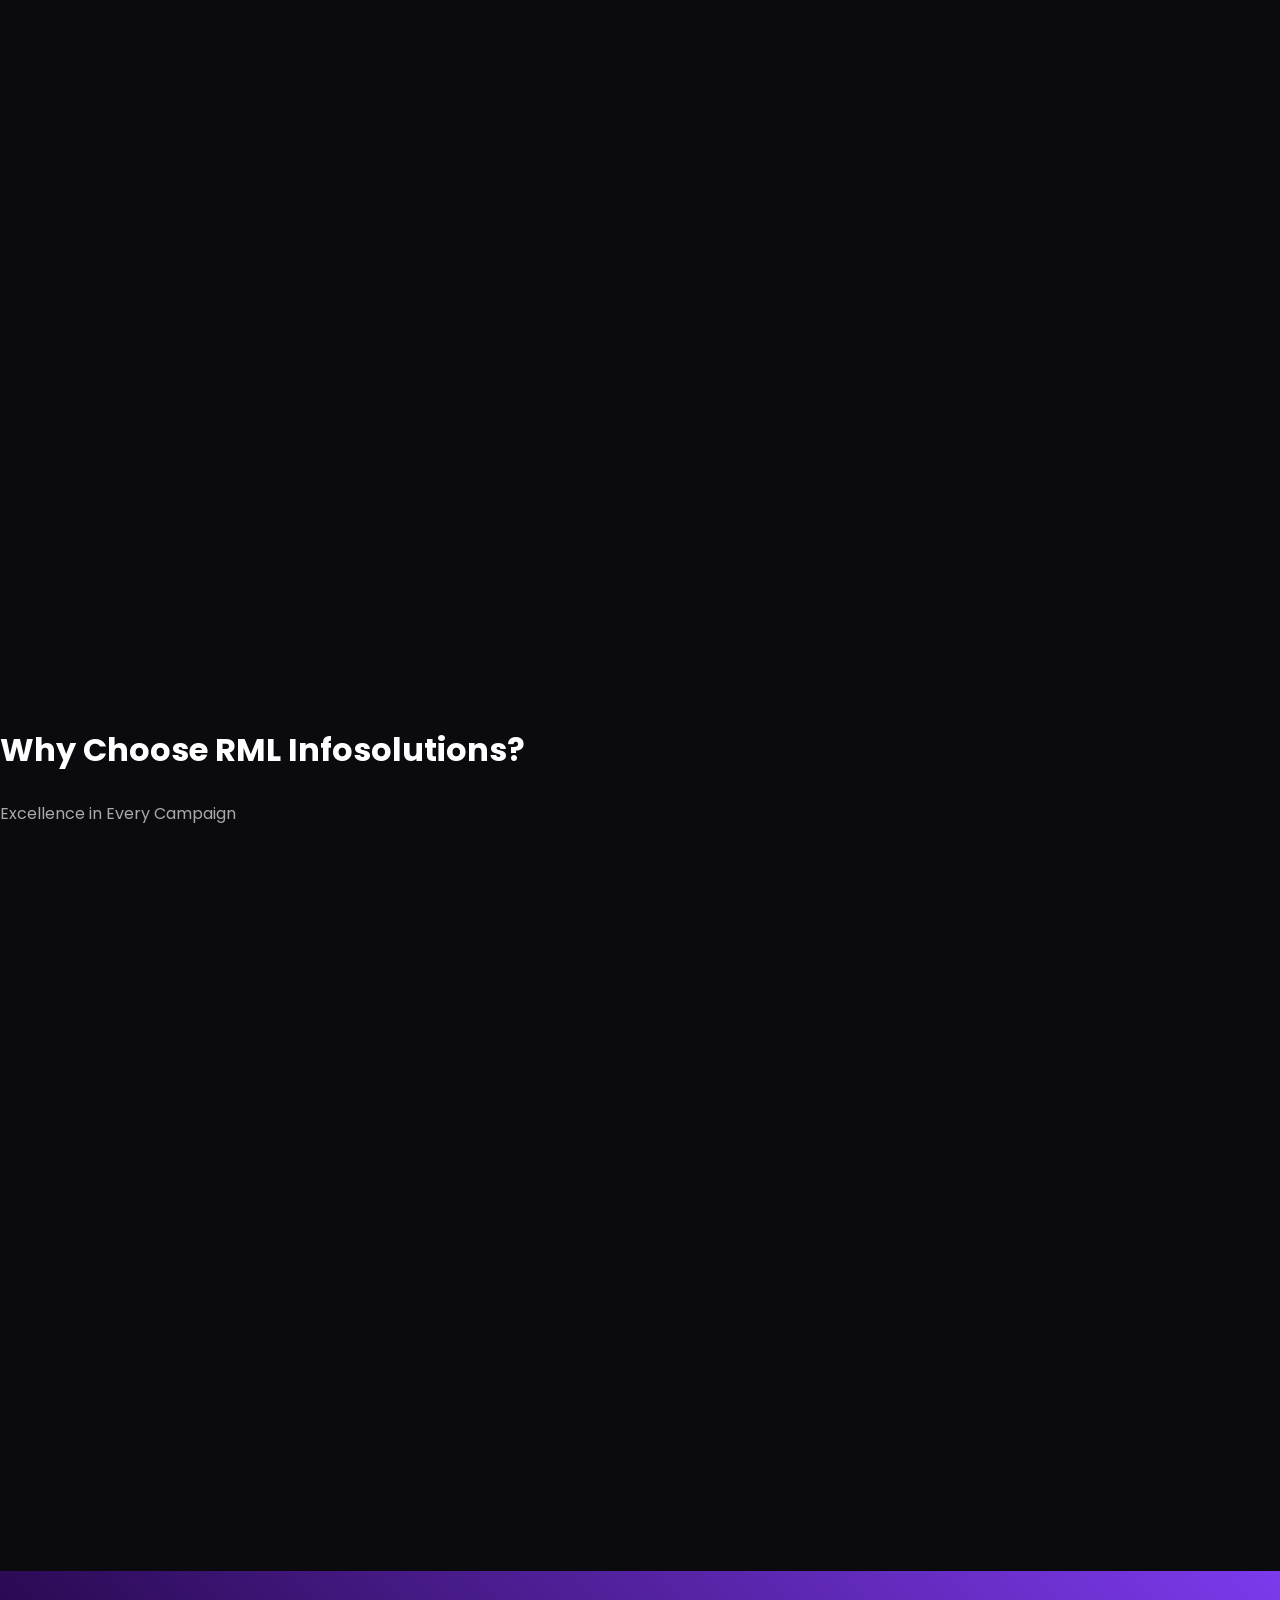
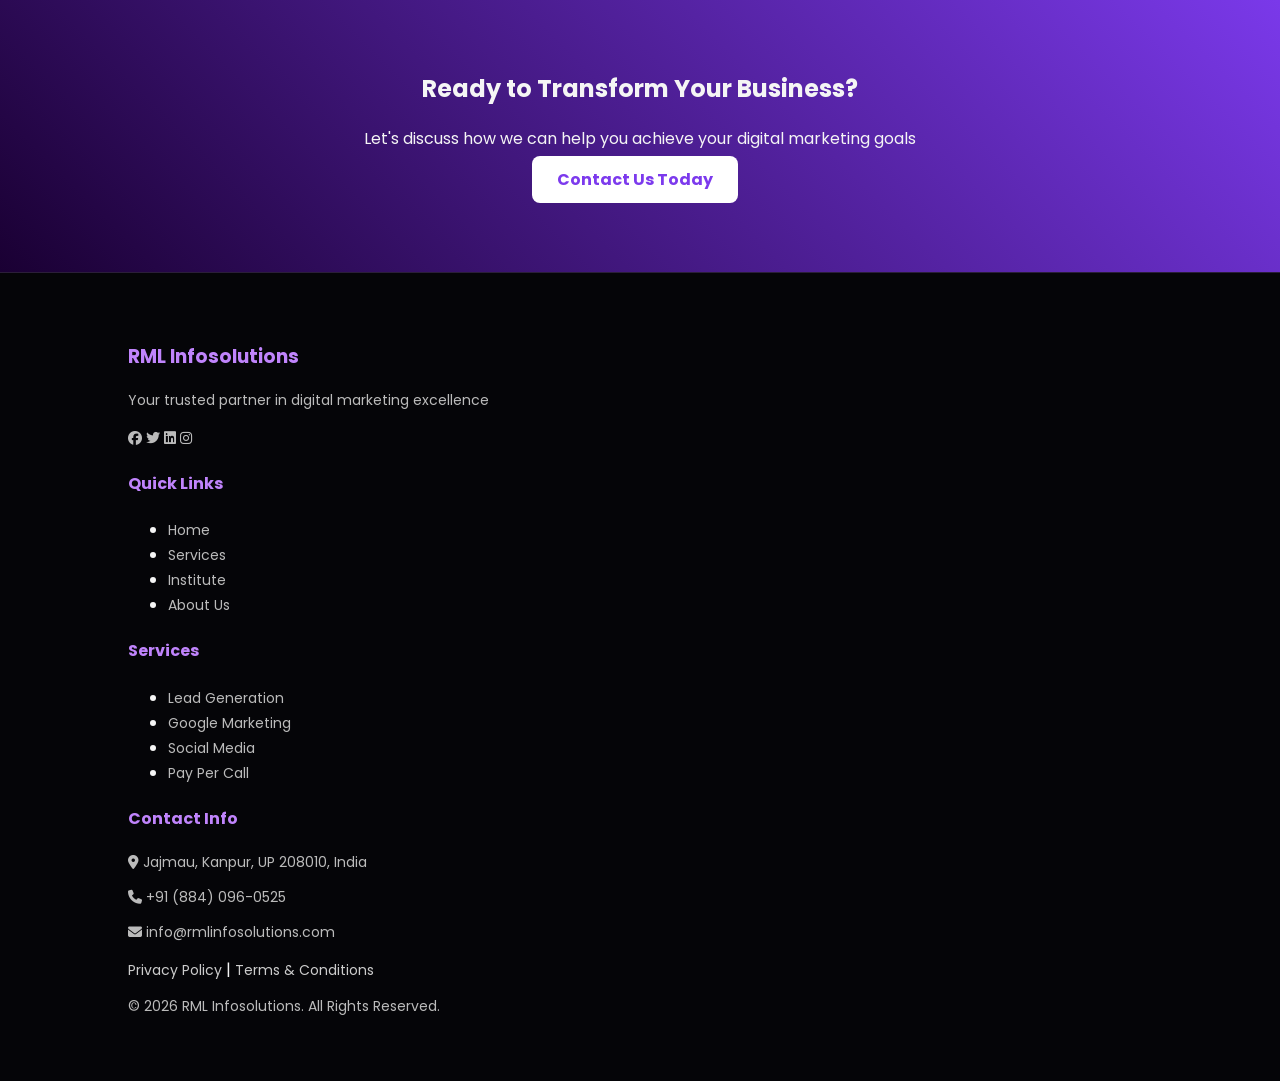
==== commit fb7b00bb: "Update index.html" ====
--- a/index.html
+++ b/index.html
@@ -1,6 +1,7 @@
 <!DOCTYPE html>
 <html lang="en">
 <head>
+	<meta name="theme-color" content="#0b0b0f">
     <meta charset="UTF-8">
     <meta name="viewport" content="width=device-width, initial-scale=1.0">
     <title>RML Infosolutions - Digital Marketing Agency</title>
--- a/styles.css
+++ b/styles.css
@@ -1,1407 +1,199 @@
-/* ==================== GLOBAL STYLES ==================== */
-
-* {
-    margin: 0;
-    padding: 0;
-    box-sizing: border-box;
-}
-
-:root {
-    --primary-color: #7c3aed;
-    --secondary-color: #06b6d4;
-    --accent-color: #f59e0b;
-    --dark-bg: #0f172a;
-    --light-bg: #f8fafc;
-    --text-dark: #1e293b;
-    --text-light: #64748b;
-    --border-color: #e2e8f0;
-    --success-color: #10b981;
-    --error-color: #ef4444;
-    --transition: all 0.3s ease;
-}
-
-html {
-    scroll-behavior: smooth;
-}
-
+/* GLOBAL */
 body {
-    font-family: 'Poppins', sans-serif;
-    color: var(--text-dark);
-    background-color: #ffffff;
-    line-height: 1.6;
-}
-
-/* ==================== TYPOGRAPHY ==================== */
-
-h1, h2, h3, h4, h5, h6 {
-    font-family: 'Playfair Display', serif;
-    font-weight: 700;
-    margin-bottom: 1rem;
-    color: var(--text-dark);
-}
-
-h1 {
-    font-size: 3.5rem;
-    line-height: 1.2;
-}
-
-h2 {
-    font-size: 2.5rem;
-    line-height: 1.2;
-}
-
-h3 {
-    font-size: 1.5rem;
-}
-
-h4 {
-    font-size: 1.25rem;
-}
-
-p {
-    font-size: 1rem;
-    color: var(--text-light);
-    margin-bottom: 1rem;
+  margin: 0;
+  font-family: 'Poppins', sans-serif;
+  background: #0b0b0f;
+  color: #f5f5f5;
 }
 
 a {
-    color: var(--primary-color);
-    text-decoration: none;
-    transition: var(--transition);
+  text-decoration: none;
+  color: inherit;
 }
 
-a:hover {
-    color: var(--secondary-color);
+/* NAVBAR */
+.navbar {
+  background: rgba(15, 15, 25, 0.9);
+  backdrop-filter: blur(10px);
+  border-bottom: 1px solid rgba(128, 0, 255, 0.2);
 }
 
-/* ==================== BUTTONS ==================== */
+.logo {
+  font-weight: 700;
+  color: #c084fc;
+}
 
+.nav-link {
+  margin: 0 10px;
+  color: #ddd;
+  transition: 0.3s;
+}
+
+.nav-link:hover,
+.nav-link.active {
+  color: #c084fc;
+}
+
+/* HERO */
+.hero {
+  display: flex;
+  align-items: center;
+  justify-content: space-between;
+  padding: 80px 10%;
+  background: radial-gradient(circle at top, #1a0033, #000);
+}
+
+.hero-title {
+  font-size: 42px;
+  font-weight: 800;
+  color: #fff;
+}
+
+.hero-subtitle {
+  color: #bbb;
+  margin: 20px 0;
+}
+
+/* BUTTONS */
 .btn {
-    display: inline-block;
-    padding: 12px 32px;
-    border-radius: 50px;
-    font-weight: 600;
-    font-size: 1rem;
-    cursor: pointer;
-    border: none;
-    transition: var(--transition);
-    text-align: center;
-    text-decoration: none;
+  padding: 12px 25px;
+  border-radius: 8px;
+  margin-right: 10px;
+  transition: 0.3s;
+  font-weight: 600;
 }
 
 .btn-primary {
-    background: linear-gradient(135deg, var(--primary-color), var(--secondary-color));
-    color: white;
-    box-shadow: 0 4px 15px rgba(124, 58, 237, 0.3);
+  background: linear-gradient(45deg, #7c3aed, #c084fc);
+  color: #fff;
+  box-shadow: 0 0 15px rgba(192, 132, 252, 0.5);
 }
 
 .btn-primary:hover {
-    transform: translateY(-2px);
-    box-shadow: 0 6px 20px rgba(124, 58, 237, 0.4);
+  transform: translateY(-2px);
 }
 
 .btn-secondary {
-    background: transparent;
-    color: var(--primary-color);
-    border: 2px solid var(--primary-color);
+  border: 1px solid #7c3aed;
+  color: #c084fc;
 }
 
 .btn-secondary:hover {
-    background: var(--primary-color);
-    color: white;
+  background: #7c3aed;
+  color: white;
 }
 
-.btn-outline {
-    background: transparent;
-    color: var(--primary-color);
-    border: 2px solid var(--primary-color);
+/* HERO IMAGE */
+.hero-image img {
+  width: 400px;
+  border-radius: 12px;
+  box-shadow: 0 0 40px rgba(124, 58, 237, 0.5);
 }
 
-.btn-outline:hover {
-    background: var(--primary-color);
-    color: white;
+/* STATS */
+.stats {
+  background: #0f0f1a;
+  padding: 50px 10%;
+}
+
+.stat-item h3 {
+  color: #c084fc;
+  font-size: 28px;
+}
+
+/* SERVICES */
+.services-preview {
+  padding: 80px 10%;
+}
+
+.section-header h2 {
+  font-size: 32px;
+  color: #fff;
+}
+
+.section-header p {
+  color: #aaa;
+}
+
+/* CARDS */
+.service-card {
+  background: rgba(255, 255, 255, 0.05);
+  border-radius: 12px;
+  padding: 25px;
+  transition: 0.3s;
+  backdrop-filter: blur(10px);
+  border: 1px solid rgba(192, 132, 252, 0.2);
+}
+
+.service-card:hover {
+  transform: translateY(-5px);
+  box-shadow: 0 0 20px rgba(192, 132, 252, 0.3);
+}
+
+.service-icon {
+  font-size: 30px;
+  color: #c084fc;
+}
+
+/* FEATURES */
+.feature-item {
+  background: rgba(255,255,255,0.04);
+  padding: 20px;
+  border-radius: 10px;
+  transition: 0.3s;
+}
+
+.feature-item:hover {
+  background: rgba(124,58,237,0.2);
+}
+
+.feature-icon {
+  color: #c084fc;
+  font-size: 24px;
+}
+
+/* CTA */
+.cta-section {
+  background: linear-gradient(45deg, #1a0033, #7c3aed);
+  text-align: center;
+  padding: 80px 10%;
 }
 
 .btn-light {
-    background: white;
-    color: var(--primary-color);
-    box-shadow: 0 4px 15px rgba(0, 0, 0, 0.1);
+  background: white;
+  color: #7c3aed;
+  font-weight: bold;
 }
 
-.btn-light:hover {
-    transform: translateY(-2px);
-    box-shadow: 0 6px 20px rgba(0, 0, 0, 0.15);
+/* FOOTER */
+.footer {
+  background: #050508;
+  padding: 50px 10%;
+  border-top: 1px solid rgba(192, 132, 252, 0.2);
 }
 
-/* ==================== NAVIGATION ==================== */
-
-.navbar {
-    background: white;
-    padding: 1rem 0;
-    position: sticky;
-    top: 0;
-    z-index: 1000;
-    box-shadow: 0 2px 10px rgba(0, 0, 0, 0.05);
+.footer h3, .footer h4 {
+  color: #c084fc;
 }
 
-.nav-container {
-    max-width: 1200px;
-    margin: 0 auto;
-    padding: 0 2rem;
-    display: flex;
-    justify-content: space-between;
-    align-items: center;
+.footer p, .footer a {
+  color: #bbb;
+  font-size: 14px;
 }
 
-.logo {
-    display: flex;
-    align-items: center;
-    gap: 0.5rem;
-    font-size: 1.5rem;
-    font-weight: 700;
-    color: var(--primary-color);
-    font-family: 'Playfair Display', serif;
+.footer a:hover {
+  color: #c084fc;
 }
 
-.logo i {
-    font-size: 2rem;
+/* RESPONSIVE */
+@media(max-width: 768px) {
+  .hero {
+    flex-direction: column;
+    text-align: center;
+  }
+
+  .hero-image img {
+    width: 100%;
+    margin-top: 20px;
+  }
 }
-
-.nav-menu {
-    display: flex;
-    gap: 2rem;
-    align-items: center;
-}
-
-.nav-link {
-    color: var(--text-dark);
-    font-weight: 500;
-    position: relative;
-    transition: var(--transition);
-}
-
-.nav-link:after {
-    content: '';
-    position: absolute;
-    bottom: -5px;
-    left: 0;
-    width: 0;
-    height: 2px;
-    background: var(--primary-color);
-    transition: var(--transition);
-}
-
-.nav-link:hover:after,
-.nav-link.active:after {
-    width: 100%;
-}
-
-.nav-link.active {
-    color: var(--primary-color);
-}
-
-.phone-btn a {
-    background: linear-gradient(135deg, var(--primary-color), var(--secondary-color));
-    color: white;
-    padding: 10px 20px;
-    border-radius: 50px;
-    display: flex;
-    align-items: center;
-    gap: 0.5rem;
-    font-weight: 600;
-}
-
-.hamburger {
-    display: none;
-    flex-direction: column;
-    cursor: pointer;
-    gap: 5px;
-}
-
-.hamburger span {
-    width: 25px;
-    height: 3px;
-    background: var(--text-dark);
-    border-radius: 2px;
-    transition: var(--transition);
-}
-
-/* ==================== HERO SECTION ==================== */
-
-.hero {
-    display: grid;
-    grid-template-columns: 1fr 1fr;
-    gap: 3rem;
-    align-items: center;
-    padding: 6rem 2rem;
-    max-width: 1200px;
-    margin: 0 auto;
-    min-height: 600px;
-}
-
-.hero-content h1 {
-    background: linear-gradient(135deg, var(--primary-color), var(--secondary-color));
-    -webkit-background-clip: text;
-    -webkit-text-fill-color: transparent;
-    background-clip: text;
-    margin-bottom: 1.5rem;
-    animation: fadeInUp 0.8s ease;
-}
-
-.hero-subtitle {
-    font-size: 1.2rem;
-    margin-bottom: 2rem;
-    animation: fadeInUp 0.8s ease 0.2s both;
-}
-
-.hero-buttons {
-    display: flex;
-    gap: 1rem;
-    animation: fadeInUp 0.8s ease 0.4s both;
-}
-
-.hero-image {
-    animation: fadeInRight 0.8s ease;
-}
-
-.hero-image img {
-    width: 100%;
-    border-radius: 20px;
-    box-shadow: 0 10px 40px rgba(124, 58, 237, 0.2);
-}
-
-/* ==================== STATISTICS SECTION ==================== */
-
-.stats {
-    background: linear-gradient(135deg, var(--primary-color), var(--secondary-color));
-    padding: 4rem 2rem;
-    color: white;
-}
-
-.stats-container {
-    max-width: 1200px;
-    margin: 0 auto;
-    display: grid;
-    grid-template-columns: repeat(auto-fit, minmax(200px, 1fr));
-    gap: 2rem;
-}
-
-.stat-item {
-    text-align: center;
-    animation: fadeInUp 0.8s ease;
-}
-
-.stat-item h3 {
-    font-size: 3rem;
-    color: var(--accent-color);
-    margin-bottom: 0.5rem;
-}
-
-.stat-item p {
-    color: rgba(255, 255, 255, 0.9);
-}
-
-/* ==================== SERVICES PREVIEW SECTION ==================== */
-
-.services-preview {
-    padding: 6rem 2rem;
-    background: var(--light-bg);
-}
-
-.section-header {
-    text-align: center;
-    margin-bottom: 4rem;
-    max-width: 1200px;
-    margin-left: auto;
-    margin-right: auto;
-}
-
-.section-header h2 {
-    background: linear-gradient(135deg, var(--primary-color), var(--secondary-color));
-    -webkit-background-clip: text;
-    -webkit-text-fill-color: transparent;
-    background-clip: text;
-    margin-bottom: 0.5rem;
-}
-
-.section-header p {
-    font-size: 1.1rem;
-    color: var(--text-light);
-}
-
-.services-grid {
-    max-width: 1200px;
-    margin: 0 auto;
-    display: grid;
-    grid-template-columns: repeat(auto-fit, minmax(250px, 1fr));
-    gap: 2rem;
-}
-
-.service-card {
-    background: white;
-    padding: 2rem;
-    border-radius: 15px;
-    text-align: center;
-    transition: var(--transition);
-    box-shadow: 0 5px 15px rgba(0, 0, 0, 0.08);
-    border: 2px solid transparent;
-}
-
-.service-card:hover {
-    transform: translateY(-10px);
-    border-color: var(--primary-color);
-    box-shadow: 0 15px 40px rgba(124, 58, 237, 0.15);
-}
-
-.service-icon {
-    font-size: 3rem;
-    color: var(--primary-color);
-    margin-bottom: 1rem;
-}
-
-.service-card h3 {
-    margin-bottom: 1rem;
-}
-
-.service-card p {
-    margin-bottom: 1.5rem;
-    font-size: 0.95rem;
-}
-
-.service-link {
-    color: var(--primary-color);
-    font-weight: 600;
-    display: inline-flex;
-    align-items: center;
-    gap: 0.5rem;
-    transition: var(--transition);
-}
-
-.service-link:hover {
-    gap: 1rem;
-}
-
-/* ==================== WHY CHOOSE US SECTION ==================== */
-
-.why-choose-us {
-    padding: 6rem 2rem;
-}
-
-.features-grid {
-    max-width: 1200px;
-    margin: 0 auto;
-    display: grid;
-    grid-template-columns: repeat(auto-fit, minmax(280px, 1fr));
-    gap: 2rem;
-}
-
-.feature-item {
-    padding: 2rem;
-    background: white;
-    border-radius: 15px;
-    text-align: center;
-    box-shadow: 0 5px 15px rgba(0, 0, 0, 0.08);
-    transition: var(--transition);
-}
-
-.feature-item:hover {
-    box-shadow: 0 15px 40px rgba(124, 58, 237, 0.15);
-    transform: translateY(-5px);
-}
-
-.feature-icon {
-    font-size: 2.5rem;
-    color: var(--secondary-color);
-    margin-bottom: 1rem;
-}
-
-.feature-item h3 {
-    margin-bottom: 0.5rem;
-}
-
-/* ==================== CTA SECTION ==================== */
-
-.cta-section {
-    background: linear-gradient(135deg, var(--primary-color), var(--secondary-color));
-    padding: 4rem 2rem;
-    text-align: center;
-    color: white;
-}
-
-.cta-content h2 {
-    color: white;
-    margin-bottom: 1rem;
-}
-
-.cta-content p {
-    color: rgba(255, 255, 255, 0.9);
-    font-size: 1.1rem;
-    margin-bottom: 2rem;
-}
-
-/* ==================== PAGE HEADER ==================== */
-
-.page-header {
-    background: linear-gradient(135deg, var(--primary-color), var(--secondary-color));
-    color: white;
-    padding: 4rem 2rem;
-    text-align: center;
-}
-
-.page-header h1 {
-    color: white;
-    margin-bottom: 0.5rem;
-}
-
-.page-header p {
-    color: rgba(255, 255, 255, 0.9);
-    font-size: 1.2rem;
-}
-
-/* ==================== SERVICES DETAILED ==================== */
-
-.services-detailed {
-    max-width: 1200px;
-    margin: 0 auto;
-    padding: 4rem 2rem;
-}
-
-.service-detail-item {
-    display: grid;
-    grid-template-columns: 1fr 1fr;
-    gap: 3rem;
-    align-items: center;
-    margin-bottom: 4rem;
-    padding: 2rem;
-    background: var(--light-bg);
-    border-radius: 15px;
-}
-
-.service-detail-item.reverse {
-    direction: rtl;
-}
-
-.service-detail-item.reverse > * {
-    direction: ltr;
-}
-
-.service-detail-content h2 {
-    color: var(--primary-color);
-    margin-bottom: 1rem;
-}
-
-.service-features {
-    list-style: none;
-    margin: 1.5rem 0;
-}
-
-.service-features li {
-    padding: 0.5rem 0;
-    color: var(--text-dark);
-    display: flex;
-    align-items: center;
-    gap: 0.5rem;
-}
-
-.service-features i {
-    color: var(--success-color);
-    font-weight: bold;
-}
-
-.service-detail-image {
-    display: flex;
-    justify-content: center;
-}
-
-.service-detail-image img {
-    width: 100%;
-    max-width: 400px;
-    border-radius: 15px;
-    box-shadow: 0 10px 40px rgba(124, 58, 237, 0.2);
-}
-
-.icon-placeholder {
-    width: 300px;
-    height: 300px;
-    background: white;
-    border-radius: 15px;
-    display: flex;
-    align-items: center;
-    justify-content: center;
-    font-size: 6rem;
-    color: var(--primary-color);
-    box-shadow: 0 10px 40px rgba(124, 58, 237, 0.2);
-}
-
-.icon-placeholder.social {
-    flex-direction: column;
-    gap: 2rem;
-    font-size: 3rem;
-}
-
-/* ==================== INSTITUTE SECTION ==================== */
-
-.institute-hero {
-    display: grid;
-    grid-template-columns: 1fr 1fr;
-    gap: 3rem;
-    align-items: center;
-    padding: 4rem 2rem;
-    max-width: 1200px;
-    margin: 0 auto;
-}
-
-.institute-content h2 {
-    color: var(--primary-color);
-    margin-bottom: 1rem;
-}
-
-.institute-image img {
-    width: 100%;
-    border-radius: 15px;
-    box-shadow: 0 10px 40px rgba(124, 58, 237, 0.2);
-}
-
-.why-digital-marketing {
-    padding: 6rem 2rem;
-    background: var(--light-bg);
-}
-
-.benefits-grid {
-    max-width: 1200px;
-    margin: 0 auto;
-    display: grid;
-    grid-template-columns: repeat(auto-fit, minmax(280px, 1fr));
-    gap: 2rem;
-}
-
-.benefit-card {
-    background: white;
-    padding: 2rem;
-    border-radius: 15px;
-    text-align: center;
-    box-shadow: 0 5px 15px rgba(0, 0, 0, 0.08);
-    transition: var(--transition);
-}
-
-.benefit-card:hover {
-    transform: translateY(-10px);
-    box-shadow: 0 15px 40px rgba(124, 58, 237, 0.15);
-}
-
-.benefit-icon {
-    font-size: 2.5rem;
-    color: var(--secondary-color);
-    margin-bottom: 1rem;
-}
-
-.benefit-card h3 {
-    margin-bottom: 0.5rem;
-}
-
-/* ==================== COURSE OFFERINGS ==================== */
-
-.course-offerings {
-    padding: 6rem 2rem;
-}
-
-.courses-grid {
-    max-width: 1200px;
-    margin: 0 auto;
-    display: grid;
-    grid-template-columns: repeat(auto-fit, minmax(300px, 1fr));
-    gap: 2rem;
-}
-
-.course-card {
-    background: white;
-    padding: 2rem;
-    border-radius: 15px;
-    box-shadow: 0 5px 15px rgba(0, 0, 0, 0.08);
-    transition: var(--transition);
-    border: 2px solid transparent;
-}
-
-.course-card:hover {
-    transform: translateY(-10px);
-    box-shadow: 0 15px 40px rgba(124, 58, 237, 0.15);
-    border-color: var(--primary-color);
-}
-
-.course-card.featured {
-    background: linear-gradient(135deg, var(--primary-color), var(--secondary-color));
-    color: white;
-    transform: scale(1.05);
-}
-
-.course-card.featured h3,
-.course-card.featured p {
-    color: white;
-}
-
-.course-card.featured .course-features li {
-    color: rgba(255, 255, 255, 0.9);
-}
-
-.course-icon {
-    font-size: 2.5rem;
-    color: var(--primary-color);
-    margin-bottom: 1rem;
-}
-
-.course-card.featured .course-icon {
-    color: var(--accent-color);
-}
-
-.course-features {
-    list-style: none;
-    margin: 1rem 0;
-    text-align: left;
-}
-
-.course-features li {
-    padding: 0.5rem 0;
-    color: var(--text-light);
-}
-
-/* ==================== PROFIT POTENTIAL ==================== */
-
-.profit-potential {
-    padding: 6rem 2rem;
-    background: var(--light-bg);
-}
-
-.earning-grid {
-    max-width: 1200px;
-    margin: 0 auto;
-    display: grid;
-    grid-template-columns: repeat(auto-fit, minmax(280px, 1fr));
-    gap: 2rem;
-}
-
-.earning-item {
-    background: white;
-    padding: 2rem;
-    border-radius: 15px;
-    box-shadow: 0 5px 15px rgba(0, 0, 0, 0.08);
-    text-align: center;
-}
-
-.earning-item h3 {
-    color: var(--primary-color);
-    margin-bottom: 1rem;
-}
-
-.earning-item p {
-    margin: 0.5rem 0;
-}
-
-/* ==================== ABOUT SECTION ==================== */
-
-.about-hero {
-    display: grid;
-    grid-template-columns: 1fr 1fr;
-    gap: 3rem;
-    align-items: center;
-    padding: 4rem 2rem;
-    max-width: 1200px;
-    margin: 0 auto;
-}
-
-.about-content h2 {
-    color: var(--primary-color);
-    margin-bottom: 1rem;
-}
-
-.mission-vision {
-    max-width: 1200px;
-    margin: 0 auto;
-    padding: 4rem 2rem;
-    display: grid;
-    grid-template-columns: 1fr 1fr;
-    gap: 3rem;
-}
-
-.mission-item,
-.vision-item {
-    background: var(--light-bg);
-    padding: 2rem;
-    border-radius: 15px;
-    text-align: center;
-}
-
-.mission-icon,
-.vision-icon {
-    font-size: 3rem;
-    color: var(--primary-color);
-    margin-bottom: 1rem;
-}
-
-.core-values {
-    padding: 6rem 2rem;
-}
-
-.values-grid {
-    max-width: 1200px;
-    margin: 0 auto;
-    display: grid;
-    grid-template-columns: repeat(auto-fit, minmax(280px, 1fr));
-    gap: 2rem;
-}
-
-.value-card {
-    background: white;
-    padding: 2rem;
-    border-radius: 15px;
-    text-align: center;
-    box-shadow: 0 5px 15px rgba(0, 0, 0, 0.08);
-    transition: var(--transition);
-}
-
-.value-card:hover {
-    transform: translateY(-10px);
-    box-shadow: 0 15px 40px rgba(124, 58, 237, 0.15);
-}
-
-.value-icon {
-    font-size: 2.5rem;
-    color: var(--secondary-color);
-    margin-bottom: 1rem;
-}
-
-.features-list {
-    max-width: 1200px;
-    margin: 0 auto;
-    padding: 2rem;
-}
-
-.feature-item-list {
-    display: grid;
-    grid-template-columns: 100px 1fr;
-    gap: 2rem;
-    margin-bottom: 2rem;
-    padding: 2rem;
-    background: var(--light-bg);
-    border-radius: 15px;
-    align-items: start;
-}
-
-.feature-number {
-    font-size: 2rem;
-    font-weight: 700;
-    color: var(--primary-color);
-}
-
-.feature-content h3 {
-    margin-bottom: 0.5rem;
-}
-
-.team-section {
-    padding: 6rem 2rem;
-    background: var(--light-bg);
-}
-
-.team-grid {
-    max-width: 1200px;
-    margin: 0 auto;
-    display: grid;
-    grid-template-columns: repeat(auto-fit, minmax(280px, 1fr));
-    gap: 2rem;
-}
-
-.team-member {
-    background: white;
-    padding: 2rem;
-    border-radius: 15px;
-    text-align: center;
-    box-shadow: 0 5px 15px rgba(0, 0, 0, 0.08);
-    transition: var(--transition);
-}
-
-.team-member:hover {
-    transform: translateY(-10px);
-    box-shadow: 0 15px 40px rgba(124, 58, 237, 0.15);
-}
-
-.member-image {
-    font-size: 4rem;
-    color: var(--primary-color);
-    margin-bottom: 1rem;
-}
-
-.member-role {
-    color: var(--secondary-color);
-    font-weight: 600;
-    font-size: 0.9rem;
-}
-
-/* ==================== CONTACT SECTION ==================== */
-
-.contact-section {
-    max-width: 1200px;
-    margin: 0 auto;
-    padding: 4rem 2rem;
-    display: grid;
-    grid-template-columns: 1fr 1fr;
-    gap: 3rem;
-}
-
-.contact-info h2 {
-    color: var(--primary-color);
-    margin-bottom: 1rem;
-}
-
-.contact-details {
-    margin-top: 2rem;
-}
-
-.contact-item {
-    display: flex;
-    gap: 1.5rem;
-    margin-bottom: 2rem;
-    padding: 1.5rem;
-    background: var(--light-bg);
-    border-radius: 10px;
-}
-
-.contact-icon {
-    font-size: 1.5rem;
-    color: var(--primary-color);
-    min-width: 30px;
-}
-
-.contact-text h3 {
-    margin-bottom: 0.5rem;
-}
-
-.contact-text p {
-    margin: 0;
-}
-
-.contact-text a {
-    color: var(--primary-color);
-    font-weight: 600;
-}
-
-/* ==================== CONTACT FORM ==================== */
-
-.contact-form-container h2 {
-    color: var(--primary-color);
-    margin-bottom: 2rem;
-}
-
-.contact-form {
-    background: var(--light-bg);
-    padding: 2rem;
-    border-radius: 15px;
-}
-
-.form-group {
-    margin-bottom: 1.5rem;
-}
-
-.form-group label {
-    display: block;
-    margin-bottom: 0.5rem;
-    font-weight: 600;
-    color: var(--text-dark);
-}
-
-.form-group input,
-.form-group select,
-.form-group textarea {
-    width: 100%;
-    padding: 12px;
-    border: 2px solid var(--border-color);
-    border-radius: 8px;
-    font-family: 'Poppins', sans-serif;
-    font-size: 1rem;
-    transition: var(--transition);
-}
-
-.form-group input:focus,
-.form-group select:focus,
-.form-group textarea:focus {
-    outline: none;
-    border-color: var(--primary-color);
-    box-shadow: 0 0 0 3px rgba(124, 58, 237, 0.1);
-}
-
-.form-group.checkbox {
-    display: flex;
-    align-items: center;
-    gap: 0.5rem;
-}
-
-.form-group.checkbox input {
-    width: auto;
-}
-
-.form-group.checkbox label {
-    margin: 0;
-}
-
-.form-message {
-    margin-top: 1rem;
-    padding: 1rem;
-    border-radius: 8px;
-    display: none;
-}
-
-.form-message.success {
-    background: #d1fae5;
-    color: #065f46;
-    display: block;
-}
-
-.form-message.error {
-    background: #fee2e2;
-    color: #991b1b;
-    display: block;
-}
-
-/* ==================== WHY CONTACT SECTION ==================== */
-
-.why-contact {
-    padding: 6rem 2rem;
-    background: var(--light-bg);
-}
-
-.contact-benefits {
-    max-width: 1200px;
-    margin: 0 auto;
-    display: grid;
-    grid-template-columns: repeat(auto-fit, minmax(250px, 1fr));
-    gap: 2rem;
-}
-
-.benefit-item {
-    background: white;
-    padding: 2rem;
-    border-radius: 15px;
-    text-align: center;
-    box-shadow: 0 5px 15px rgba(0, 0, 0, 0.08);
-}
-
-.benefit-item:hover {
-    transform: translateY(-5px);
-}
-
-.benefit-icon {
-    font-size: 2.5rem;
-    color: var(--secondary-color);
-    margin-bottom: 1rem;
-}
-
-/* ==================== FAQ SECTION ==================== */
-
-.faq-section {
-    padding: 6rem 2rem;
-}
-
-.faq-container {
-    max-width: 800px;
-    margin: 0 auto;
-}
-
-.faq-item {
-    background: var(--light-bg);
-    margin-bottom: 1.5rem;
-    border-radius: 10px;
-    overflow: hidden;
-}
-
-.faq-question {
-    padding: 1.5rem;
-    cursor: pointer;
-    display: flex;
-    justify-content: space-between;
-    align-items: center;
-    font-weight: 600;
-    transition: var(--transition);
-}
-
-.faq-question:hover {
-    background: white;
-}
-
-.faq-question h3 {
-    margin: 0;
-    color: var(--text-dark);
-}
-
-.faq-question i {
-    color: var(--primary-color);
-    transition: var(--transition);
-}
-
-.faq-item.active .faq-question i {
-    transform: rotate(180deg);
-}
-
-.faq-answer {
-    max-height: 0;
-    overflow: hidden;
-    transition: var(--transition);
-}
-
-.faq-item.active .faq-answer {
-    max-height: 500px;
-    padding: 0 1.5rem 1.5rem;
-}
-
-.faq-answer p {
-    margin: 0;
-}
-
-/* ==================== INSTITUTE FEATURES ==================== */
-
-.why-choose-institute {
-    padding: 6rem 2rem;
-    background: var(--light-bg);
-}
-
-.institute-features {
-    max-width: 1200px;
-    margin: 0 auto;
-}
-
-.feature-row {
-    display: grid;
-    grid-template-columns: repeat(auto-fit, minmax(300px, 1fr));
-    gap: 2rem;
-    margin-bottom: 2rem;
-}
-
-.feature-col {
-    background: white;
-    padding: 2rem;
-    border-radius: 15px;
-    text-align: center;
-    box-shadow: 0 5px 15px rgba(0, 0, 0, 0.08);
-    transition: var(--transition);
-}
-
-.feature-col:hover {
-    transform: translateY(-10px);
-    box-shadow: 0 15px 40px rgba(124, 58, 237, 0.15);
-}
-
-.feature-col .feature-icon {
-    font-size: 2.5rem;
-    color: var(--secondary-color);
-    margin-bottom: 1rem;
-}
-
-.feature-col h3 {
-    margin-bottom: 0.5rem;
-}
-
-/* ==================== TESTIMONIALS ==================== */
-
-.testimonials {
-    padding: 6rem 2rem;
-}
-
-.testimonials-grid {
-    max-width: 1200px;
-    margin: 0 auto;
-    display: grid;
-    grid-template-columns: repeat(auto-fit, minmax(300px, 1fr));
-    gap: 2rem;
-}
-
-.testimonial-card {
-    background: var(--light-bg);
-    padding: 2rem;
-    border-radius: 15px;
-    box-shadow: 0 5px 15px rgba(0, 0, 0, 0.08);
-    transition: var(--transition);
-}
-
-.testimonial-card:hover {
-    transform: translateY(-10px);
-    box-shadow: 0 15px 40px rgba(124, 58, 237, 0.15);
-}
-
-.testimonial-stars {
-    color: var(--accent-color);
-    margin-bottom: 1rem;
-    font-size: 1.2rem;
-}
-
-.testimonial-card p {
-    margin-bottom: 1rem;
-    font-style: italic;
-}
-
-.testimonial-card h4 {
-    color: var(--primary-color);
-    margin-bottom: 0.25rem;
-}
-
-.role {
-    font-size: 0.9rem;
-    color: var(--text-light);
-}
-
-/* ==================== FOOTER ==================== */
-
-.footer {
-    background: var(--text-dark);
-    color: white;
-    padding: 4rem 2rem 2rem;
-}
-
-.footer-content {
-    max-width: 1200px;
-    margin: 0 auto;
-    display: grid;
-    grid-template-columns: repeat(auto-fit, minmax(250px, 1fr));
-    gap: 2rem;
-    margin-bottom: 2rem;
-}
-
-.footer-section h3,
-.footer-section h4 {
-    color: white;
-    margin-bottom: 1rem;
-}
-
-.footer-section p {
-    color: rgba(255, 255, 255, 0.8);
-    margin-bottom: 0.5rem;
-}
-
-.footer-section a {
-    color: rgba(255, 255, 255, 0.8);
-}
-
-.footer-section a:hover {
-    color: var(--primary-color);
-}
-
-.footer-section ul {
-    list-style: none;
-}
-
-.footer-section ul li {
-    margin-bottom: 0.5rem;
-}
-
-.social-links {
-    display: flex;
-    gap: 1rem;
-    margin-top: 1rem;
-}
-
-.social-links a {
-    width: 40px;
-    height: 40px;
-    background: var(--primary-color);
-    border-radius: 50%;
-    display: flex;
-    align-items: center;
-    justify-content: center;
-    transition: var(--transition);
-}
-
-.social-links a:hover {
-    background: var(--secondary-color);
-    transform: translateY(-3px);
-}
-
-.footer-bottom {
-    text-align: center;
-    padding-top: 2rem;
-    border-top: 1px solid rgba(255, 255, 255, 0.1);
-    color: rgba(255, 255, 255, 0.8);
-}
-
-/* ==================== ANIMATIONS ==================== */
-
-@keyframes fadeInUp {
-    from {
-        opacity: 0;
-        transform: translateY(30px);
-    }
-    to {
-        opacity: 1;
-        transform: translateY(0);
-    }
-}
-
-@keyframes fadeInRight {
-    from {
-        opacity: 0;
-        transform: translateX(30px);
-    }
-    to {
-        opacity: 1;
-        transform: translateX(0);
-    }
-}
-
-@keyframes fadeIn {
-    from {
-        opacity: 0;
-    }
-    to {
-        opacity: 1;
-    }
-}
-
-/* ==================== RESPONSIVE DESIGN ==================== */
-
-@media (max-width: 768px) {
-    h1 {
-        font-size: 2.5rem;
-    }
-
-    h2 {
-        font-size: 1.8rem;
-    }
-
-    .nav-menu {
-        display: none;
-        position: absolute;
-        top: 70px;
-        left: 0;
-        right: 0;
-        background: white;
-        flex-direction: column;
-        padding: 2rem;
-        gap: 1rem;
-        box-shadow: 0 5px 15px rgba(0, 0, 0, 0.1);
-        z-index: 999;
-    }
-
-    .nav-menu.active {
-        display: flex;
-    }
-
-    .hamburger {
-        display: flex;
-    }
-
-    .phone-btn {
-        display: none;
-    }
-
-    .hero {
-        grid-template-columns: 1fr;
-        padding: 3rem 2rem;
-    }
-
-    .hero-image {
-        order: -1;
-    }
-
-    .hero-buttons {
-        flex-direction: column;
-    }
-
-    .stats-container {
-        grid-template-columns: 1fr 1fr;
-    }
-
-    .services-grid {
-        grid-template-columns: 1fr;
-    }
-
-    .contact-section {
-        grid-template-columns: 1fr;
-    }
-
-    .institute-hero {
-        grid-template-columns: 1fr;
-    }
-
-    .about-hero {
-        grid-template-columns: 1fr;
-    }
-
-    .mission-vision {
-        grid-template-columns: 1fr;
-    }
-
-    .service-detail-item {
-        grid-template-columns: 1fr;
-    }
-
-    .service-detail-item.reverse {
-        direction: ltr;
-    }
-
-    .feature-item-list {
-        grid-template-columns: 1fr;
-    }
-
-    .feature-number {
-        text-align: center;
-    }
-
-    .page-header h1 {
-        font-size: 2rem;
-    }
-
-    .hero-title {
-        font-size: 2rem;
-    }
-}
-
-@media (max-width: 480px) {
-    h1 {
-        font-size: 1.8rem;
-    }
-
-    h2 {
-        font-size: 1.5rem;
-    }
-
-    .nav-container {
-        padding: 0 1rem;
-    }
-
-    .hero {
-        padding: 2rem 1rem;
-        min-height: auto;
-    }
-
-    .stats-container {
-        grid-template-columns: 1fr;
-    }
-
-    .stat-item h3 {
-        font-size: 2rem;
-    }
-
-    .services-grid {
-        gap: 1rem;
-    }
-
-    .service-card {
-        padding: 1.5rem;
-    }
-
-    .contact-section {
-        padding: 2rem 1rem;
-    }
-
-    .contact-form {
-        padding: 1.5rem;
-    }
-
-    .hero-buttons {
-        gap: 0.5rem;
-    }
-
-    .btn {
-        padding: 10px 20px;
-        font-size: 0.9rem;
-    }
-
-    .footer-content {
-        grid-template-columns: 1fr;
-    }
-}
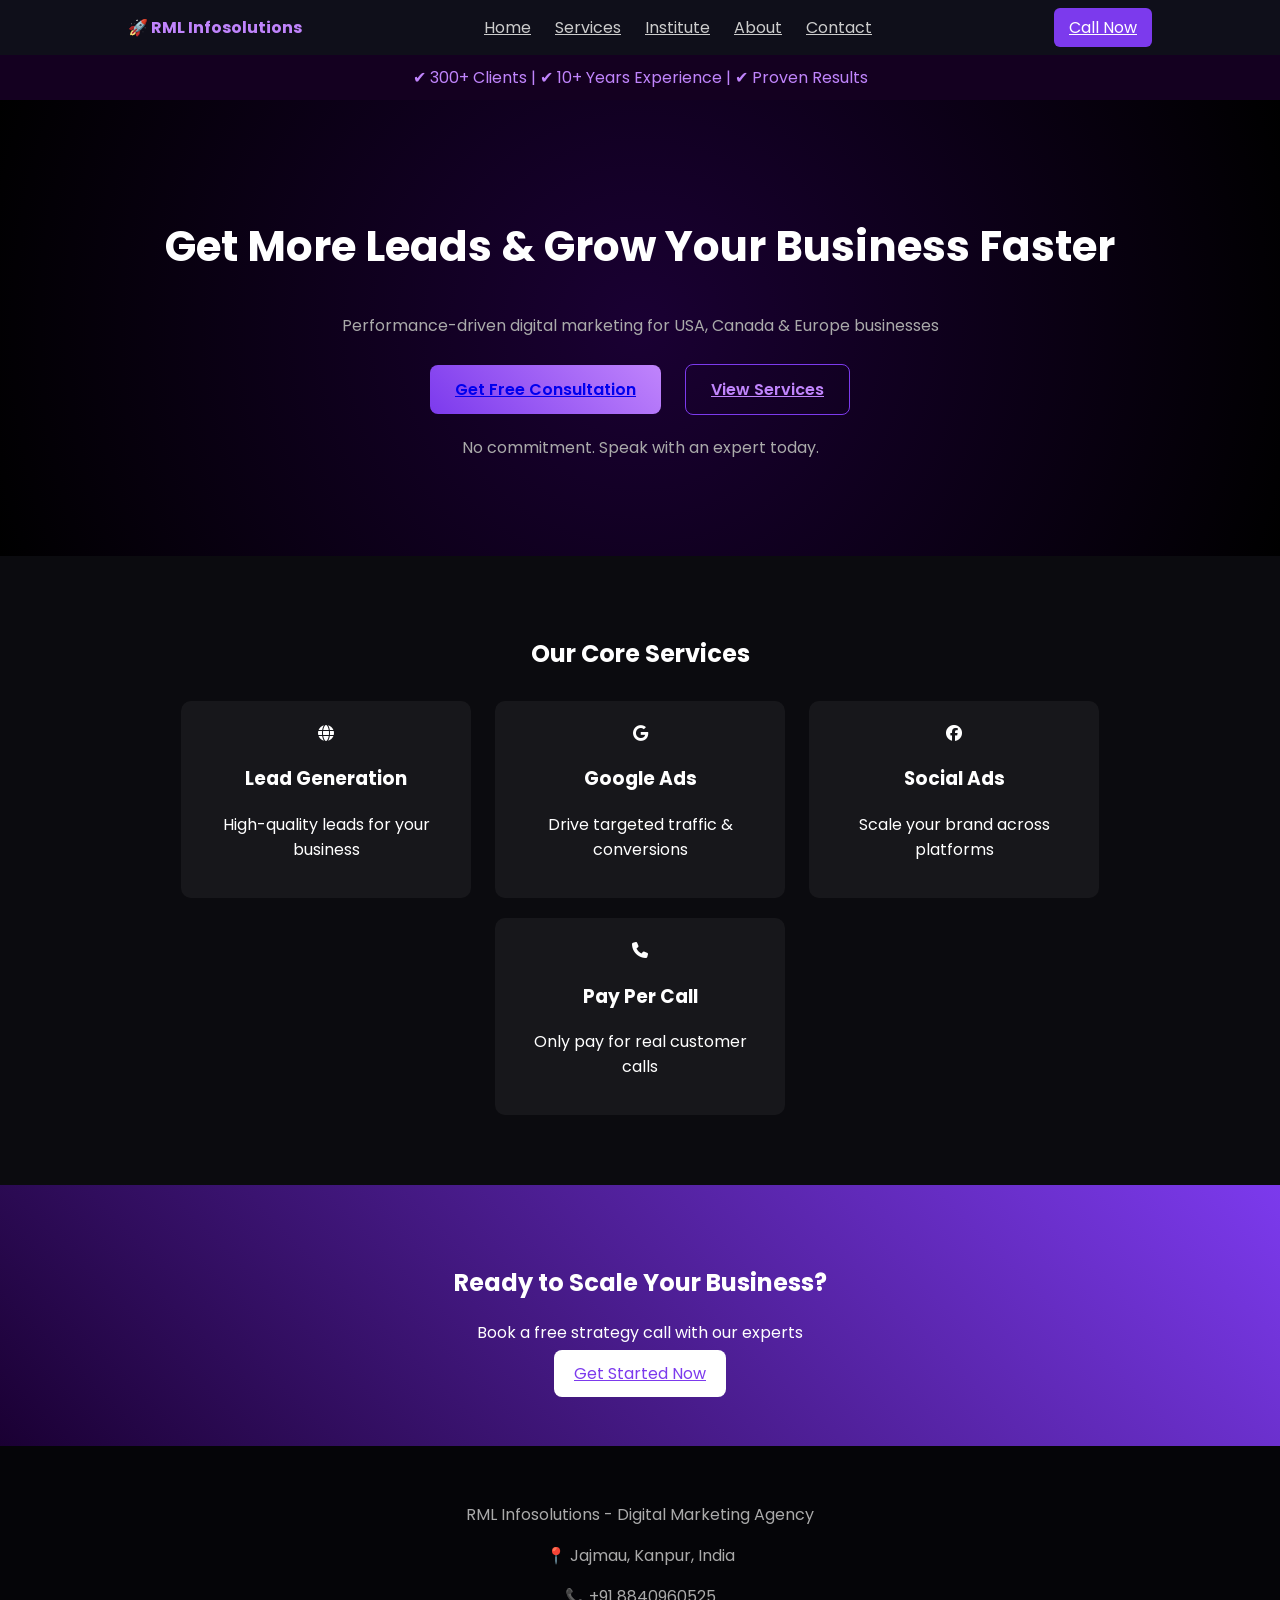
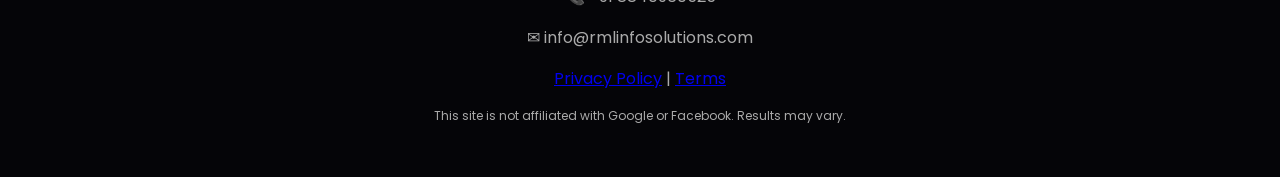
==== commit e821e3ff: "Update index.html" ====
--- a/index.html
+++ b/index.html
@@ -1,215 +1,240 @@
 <!DOCTYPE html>
 <html lang="en">
 <head>
-	<meta name="theme-color" content="#0b0b0f">
-    <meta charset="UTF-8">
-    <meta name="viewport" content="width=device-width, initial-scale=1.0">
-    <title>RML Infosolutions - Digital Marketing Agency</title>
-    <link rel="stylesheet" href="styles.css">
-    <link rel="stylesheet" href="https://cdnjs.cloudflare.com/ajax/libs/font-awesome/6.4.0/css/all.min.css">
-    <link href="https://fonts.googleapis.com/css2?family=Poppins:wght@300;400;600;700;800&family=Playfair+Display:wght@700&display=swap" rel="stylesheet">
+<meta charset="UTF-8">
+<meta name="viewport" content="width=device-width, initial-scale=1.0">
+<title>RML Infosolutions - Digital Marketing Agency</title>
+
+<link href="https://fonts.googleapis.com/css2?family=Poppins:wght@300;400;600;700;800&display=swap" rel="stylesheet">
+<link rel="stylesheet" href="https://cdnjs.cloudflare.com/ajax/libs/font-awesome/6.4.0/css/all.min.css">
+
+<style>
+
+/* GLOBAL */
+body {
+    margin:0;
+    font-family:'Poppins',sans-serif;
+    background:#0b0b0f;
+    color:#fff;
+}
+
+/* NAV */
+.navbar {
+    display:flex;
+    justify-content:space-between;
+    align-items:center;
+    padding:15px 10%;
+    background:#0f0f1a;
+}
+
+.logo {
+    font-weight:700;
+    color:#c084fc;
+}
+
+.nav-links a {
+    margin:0 10px;
+    color:#ccc;
+}
+
+.phone-btn a {
+    background:#7c3aed;
+    padding:8px 15px;
+    border-radius:6px;
+    color:#fff;
+}
+
+/* HERO */
+.hero {
+    text-align:center;
+    padding:80px 10%;
+    background:radial-gradient(circle,#1a0033,#000);
+}
+
+.hero h1 {
+    font-size:42px;
+}
+
+.hero p {
+    color:#aaa;
+}
+
+.btn {
+    display:inline-block;
+    padding:12px 25px;
+    border-radius:8px;
+    margin:10px;
+    font-weight:600;
+}
+
+.btn-primary {
+    background:linear-gradient(45deg,#7c3aed,#c084fc);
+}
+
+.btn-secondary {
+    border:1px solid #7c3aed;
+    color:#c084fc;
+}
+
+/* TRUST BAR */
+.trust {
+    text-align:center;
+    padding:10px;
+    background:#140020;
+    color:#c084fc;
+}
+
+/* SERVICES */
+.services {
+    padding:60px 10%;
+    text-align:center;
+}
+
+.card {
+    background:rgba(255,255,255,0.05);
+    padding:20px;
+    margin:10px;
+    border-radius:10px;
+    display:inline-block;
+    width:250px;
+}
+
+/* CTA */
+.cta {
+    background:linear-gradient(45deg,#1a0033,#7c3aed);
+    text-align:center;
+    padding:60px;
+}
+
+.cta a {
+    background:#fff;
+    color:#7c3aed;
+    padding:12px 20px;
+    border-radius:8px;
+}
+
+/* FOOTER */
+.footer {
+    padding:40px 10%;
+    background:#050508;
+    text-align:center;
+    color:#aaa;
+}
+
+/* STICKY CALL */
+.sticky-call {
+    position:fixed;
+    bottom:15px;
+    left:10px;
+    right:10px;
+    background:#7c3aed;
+    text-align:center;
+    padding:12px;
+    border-radius:8px;
+}
+
+.sticky-call a {
+    color:#fff;
+    font-weight:bold;
+}
+
+@media(min-width:768px){
+    .sticky-call{display:none;}
+}
+
+</style>
 </head>
+
 <body>
-    <!-- Navigation Bar -->
-    <nav class="navbar">
-        <div class="nav-container">
-            <div class="logo">
-                <i class="fas fa-rocket"></i>
-                <span>RML Infosolutions</span>
-            </div>
-            <div class="nav-menu" id="navMenu">
-                <a href="index.html" class="nav-link active">Home</a>
-                <a href="services.html" class="nav-link">Services</a>
-                <a href="institute.html" class="nav-link">Institute</a>
-                <a href="about.html" class="nav-link">About Us</a>
-                <a href="contact.html" class="nav-link">Contact</a>
-            </div>
-            <div class="hamburger" id="hamburger">
-                <span></span>
-                <span></span>
-                <span></span>
-            </div>
-            <div class="phone-btn">
-                <a href="tel:+918840960525"><i class="fas fa-phone"></i> +91 (884) 096-0525</a>
-            </div>
-        </div>
-    </nav>
-
-    <!-- Hero Section -->
-    <section class="hero">
-        <div class="hero-content">
-            <h1 class="hero-title">
-                Digital Marketing Solutions for Your Business
-            </h1>
-            <p class="hero-subtitle">
-                Unlock Your Business Potential with Expert Digital Marketing Services
-            </p>
-            <div class="hero-buttons">
-                <a href="contact.html" class="btn btn-primary">Get Started</a>
-                <a href="services.html" class="btn btn-secondary">Learn More</a>
-            </div>
-        </div>
-        <div class="hero-image">
-            <img src="https://images.unsplash.com/photo-1519389950473-47ba0277781c" alt="Digital Marketing">
-        </div>
-    </section>
-
-    <!-- Statistics Section -->
-    <section class="stats">
-        <div class="stats-container">
-            <div class="stat-item">
-                <h3>500+</h3>
-                <p>Successful Projects</p>
-            </div>
-            <div class="stat-item">
-                <h3>300+</h3>
-                <p>Happy Clients</p>
-            </div>
-            <div class="stat-item">
-                <h3>87%</h3>
-                <p>Client Satisfaction</p>
-            </div>
-            <div class="stat-item">
-                <h3>10+</h3>
-                <p>Years Experience</p>
-            </div>
-        </div>
-    </section>
-
-    <!-- Services Preview Section -->
-    <section class="services-preview">
-        <div class="section-header">
-            <h2>Our Services</h2>
-            <p>Comprehensive Digital Marketing Solutions</p>
-        </div>
-        <div class="services-grid">
-            <div class="service-card">
-                <div class="service-icon">
-                    <i class="fas fa-globe"></i>
-                </div>
-                <h3>Lead Generation</h3>
-                <p>Generate high-quality leads for your business with our proven strategies</p>
-                <a href="services.html" class="service-link">Learn More →</a>
-            </div>
-            <div class="service-card">
-                <div class="service-icon">
-                    <i class="fab fa-google"></i>
-                </div>
-                <h3>Google Marketing</h3>
-                <p>Dominate search results with our Google Ads and SEO expertise</p>
-                <a href="services.html" class="service-link">Learn More →</a>
-            </div>
-            <div class="service-card">
-                <div class="service-icon">
-                    <i class="fab fa-facebook"></i>
-                </div>
-                <h3>Facebook & Instagram</h3>
-                <p>Build your brand presence on social media with targeted campaigns</p>
-                <a href="services.html" class="service-link">Learn More →</a>
-            </div>
-            <div class="service-card">
-                <div class="service-icon">
-                    <i class="fas fa-phone-alt"></i>
-                </div>
-                <h3>Pay Per Call</h3>
-                <p>Get direct calls from interested customers, pay only for results</p>
-                <a href="services.html" class="service-link">Learn More →</a>
-            </div>
-        </div>
-    </section>
-
-    <!-- Why Choose Us Section -->
-    <section class="why-choose-us">
-        <div class="section-header">
-            <h2>Why Choose RML Infosolutions?</h2>
-            <p>Excellence in Every Campaign</p>
-        </div>
-        <div class="features-grid">
-            <div class="feature-item">
-                <div class="feature-icon">
-                    <i class="fas fa-chart-line"></i>
-                </div>
-                <h3>Data-Driven Results</h3>
-                <p>Every strategy is backed by data analytics and market research</p>
-            </div>
-            <div class="feature-item">
-                <div class="feature-icon">
-                    <i class="fas fa-users"></i>
-                </div>
-                <h3>Expert Team</h3>
-                <p>Experienced professionals dedicated to your success</p>
-            </div>
-            <div class="feature-item">
-                <div class="feature-icon">
-                    <i class="fas fa-cogs"></i>
-                </div>
-                <h3>Custom Solutions</h3>
-                <p>Tailored strategies for your unique business needs</p>
-            </div>
-            <div class="feature-item">
-                <div class="feature-icon">
-                    <i class="fas fa-rocket"></i>
-                </div>
-                <h3>Fast Results</h3>
-                <p>Quick implementation and measurable growth</p>
-            </div>
-        </div>
-    </section>
-
-    <!-- CTA Section -->
-    <section class="cta-section">
-        <div class="cta-content">
-            <h2>Ready to Transform Your Business?</h2>
-            <p>Let's discuss how we can help you achieve your digital marketing goals</p>
-            <a href="contact.html" class="btn btn-light">Contact Us Today</a>
-        </div>
-    </section>
-
-    <!-- Footer -->
-    <footer class="footer">
-        <div class="footer-content">
-            <div class="footer-section">
-                <h3>RML Infosolutions</h3>
-                <p>Your trusted partner in digital marketing excellence</p>
-                <div class="social-links">
-                    <a href="#" title="Facebook"><i class="fab fa-facebook"></i></a>
-                    <a href="#" title="Twitter"><i class="fab fa-twitter"></i></a>
-                    <a href="#" title="LinkedIn"><i class="fab fa-linkedin"></i></a>
-                    <a href="#" title="Instagram"><i class="fab fa-instagram"></i></a>
-                </div>
-            </div>
-            <div class="footer-section">
-                <h4>Quick Links</h4>
-                <ul>
-                    <li><a href="index.html">Home</a></li>
-                    <li><a href="services.html">Services</a></li>
-                    <li><a href="institute.html">Institute</a></li>
-                    <li><a href="about.html">About Us</a></li>
-                </ul>
-            </div>
-            <div class="footer-section">
-                <h4>Services</h4>
-                <ul>
-                    <li><a href="services.html">Lead Generation</a></li>
-                    <li><a href="services.html">Google Marketing</a></li>
-                    <li><a href="services.html">Social Media</a></li>
-                    <li><a href="services.html">Pay Per Call</a></li>
-                </ul>
-            </div>
-            <div class="footer-section">
-                <h4>Contact Info</h4>
-                <p><i class="fas fa-map-marker-alt"></i> Jajmau, Kanpur, UP 208010, India</p>
-                <p><i class="fas fa-phone"></i> <a href="tel:+918840960525">+91 (884) 096-0525</a></p>
-                <p><i class="fas fa-envelope"></i> <a href="mailto:info@rmlinfosolutions.com">info@rmlinfosolutions.com</a></p>
-            </div>
-        </div>
-        <div class="footer-bottom">
-		<a href="/privacy-policy" style="color:#ccc;text-decoration:none;">Privacy Policy</a> |
-    <a href="/terms-conditions" style="color:#ccc;text-decoration:none;">Terms & Conditions</a>
-            <p>&copy; 2024 RML Infosolutions. All Rights Reserved.</p>
-        </div>
-    </footer>
-
-    <script src="script.js"></script>
+
+<!-- NAV -->
+<div class="navbar">
+    <div class="logo">🚀 RML Infosolutions</div>
+    <div class="nav-links">
+        <a href="index.html">Home</a>
+        <a href="services.html">Services</a>
+        <a href="institute.html">Institute</a>
+        <a href="about.html">About</a>
+        <a href="contact.html">Contact</a>
+    </div>
+    <div class="phone-btn">
+        <a href="tel:+918840960525">Call Now</a>
+    </div>
+</div>
+
+<!-- TRUST -->
+<div class="trust">
+✔ 300+ Clients | ✔ 10+ Years Experience | ✔ Proven Results
+</div>
+
+<!-- HERO -->
+<section class="hero">
+    <h1>Get More Leads & Grow Your Business Faster</h1>
+    <p>Performance-driven digital marketing for USA, Canada & Europe businesses</p>
+
+    <a href="contact.html" class="btn btn-primary">Get Free Consultation</a>
+    <a href="services.html" class="btn btn-secondary">View Services</a>
+
+    <p style="margin-top:10px;color:#aaa;">No commitment. Speak with an expert today.</p>
+</section>
+
+<!-- SERVICES -->
+<section class="services">
+    <h2>Our Core Services</h2>
+
+    <div class="card">
+        <i class="fas fa-globe"></i>
+        <h3>Lead Generation</h3>
+        <p>High-quality leads for your business</p>
+    </div>
+
+    <div class="card">
+        <i class="fab fa-google"></i>
+        <h3>Google Ads</h3>
+        <p>Drive targeted traffic & conversions</p>
+    </div>
+
+    <div class="card">
+        <i class="fab fa-facebook"></i>
+        <h3>Social Ads</h3>
+        <p>Scale your brand across platforms</p>
+    </div>
+
+    <div class="card">
+        <i class="fas fa-phone"></i>
+        <h3>Pay Per Call</h3>
+        <p>Only pay for real customer calls</p>
+    </div>
+</section>
+
+<!-- CTA -->
+<section class="cta">
+    <h2>Ready to Scale Your Business?</h2>
+    <p>Book a free strategy call with our experts</p>
+    <a href="contact.html">Get Started Now</a>
+</section>
+
+<!-- FOOTER -->
+<div class="footer">
+    <p>RML Infosolutions - Digital Marketing Agency</p>
+    <p>📍 Jajmau, Kanpur, India</p>
+    <p>📞 +91 8840960525</p>
+    <p>✉ info@rmlinfosolutions.com</p>
+
+    <p>
+        <a href="/privacy-policy">Privacy Policy</a> |
+        <a href="/terms-conditions">Terms</a>
+    </p>
+
+    <p style="font-size:12px;">
+        This site is not affiliated with Google or Facebook. Results may vary.
+    </p>
+</div>
+
+<!-- STICKY CALL -->
+<div class="sticky-call">
+    <a href="tel:+918840960525">📞 Call Now</a>
+</div>
+
 </body>
 </html>
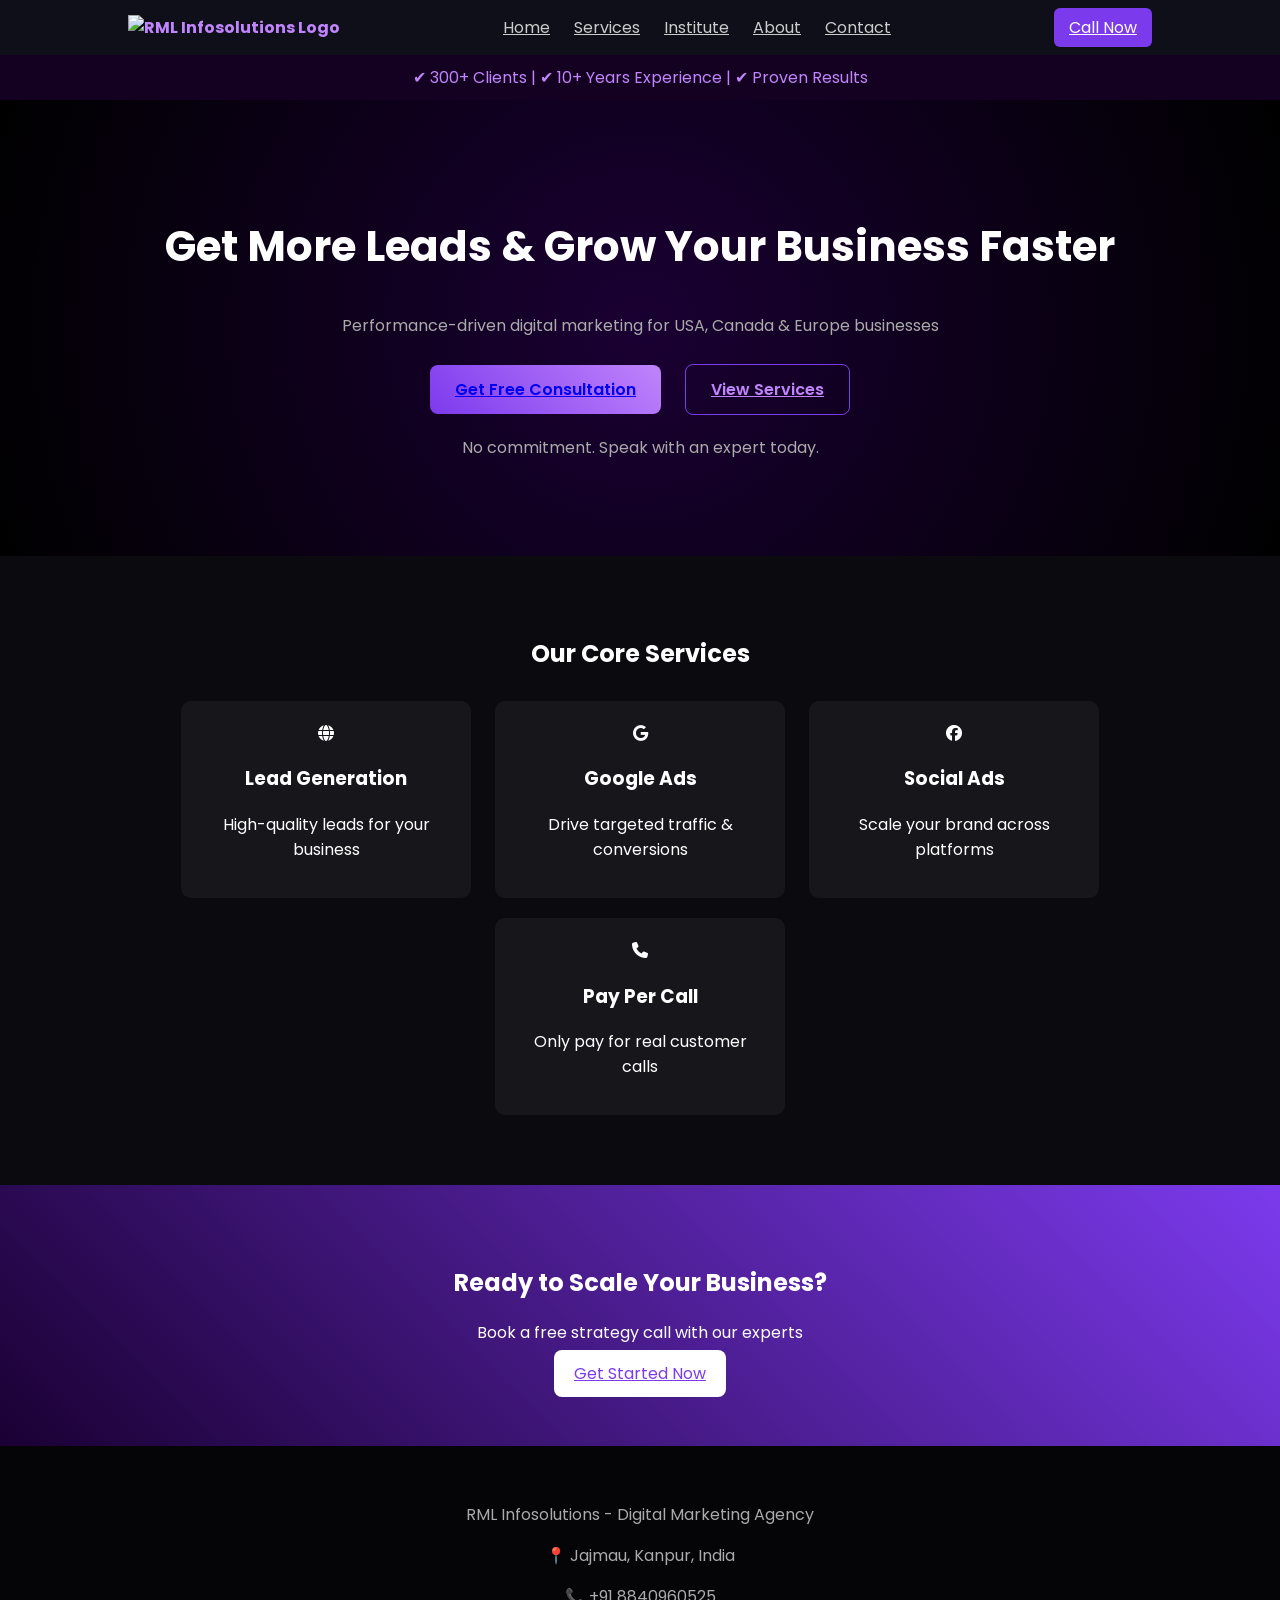
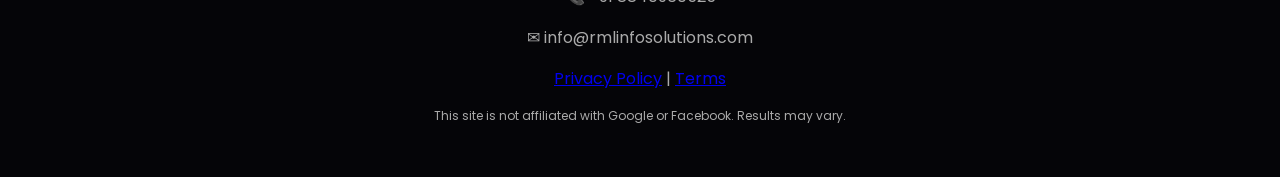
==== commit 4fb6bd31: "Update index.html" ====
--- a/index.html
+++ b/index.html
@@ -149,7 +149,9 @@
 
 <!-- NAV -->
 <div class="navbar">
-    <div class="logo">🚀 RML Infosolutions</div>
+    <div class="logo">
+    <img src="images/rml.png" alt="RML Infosolutions Logo">
+</div>
     <div class="nav-links">
         <a href="index.html">Home</a>
         <a href="services.html">Services</a>
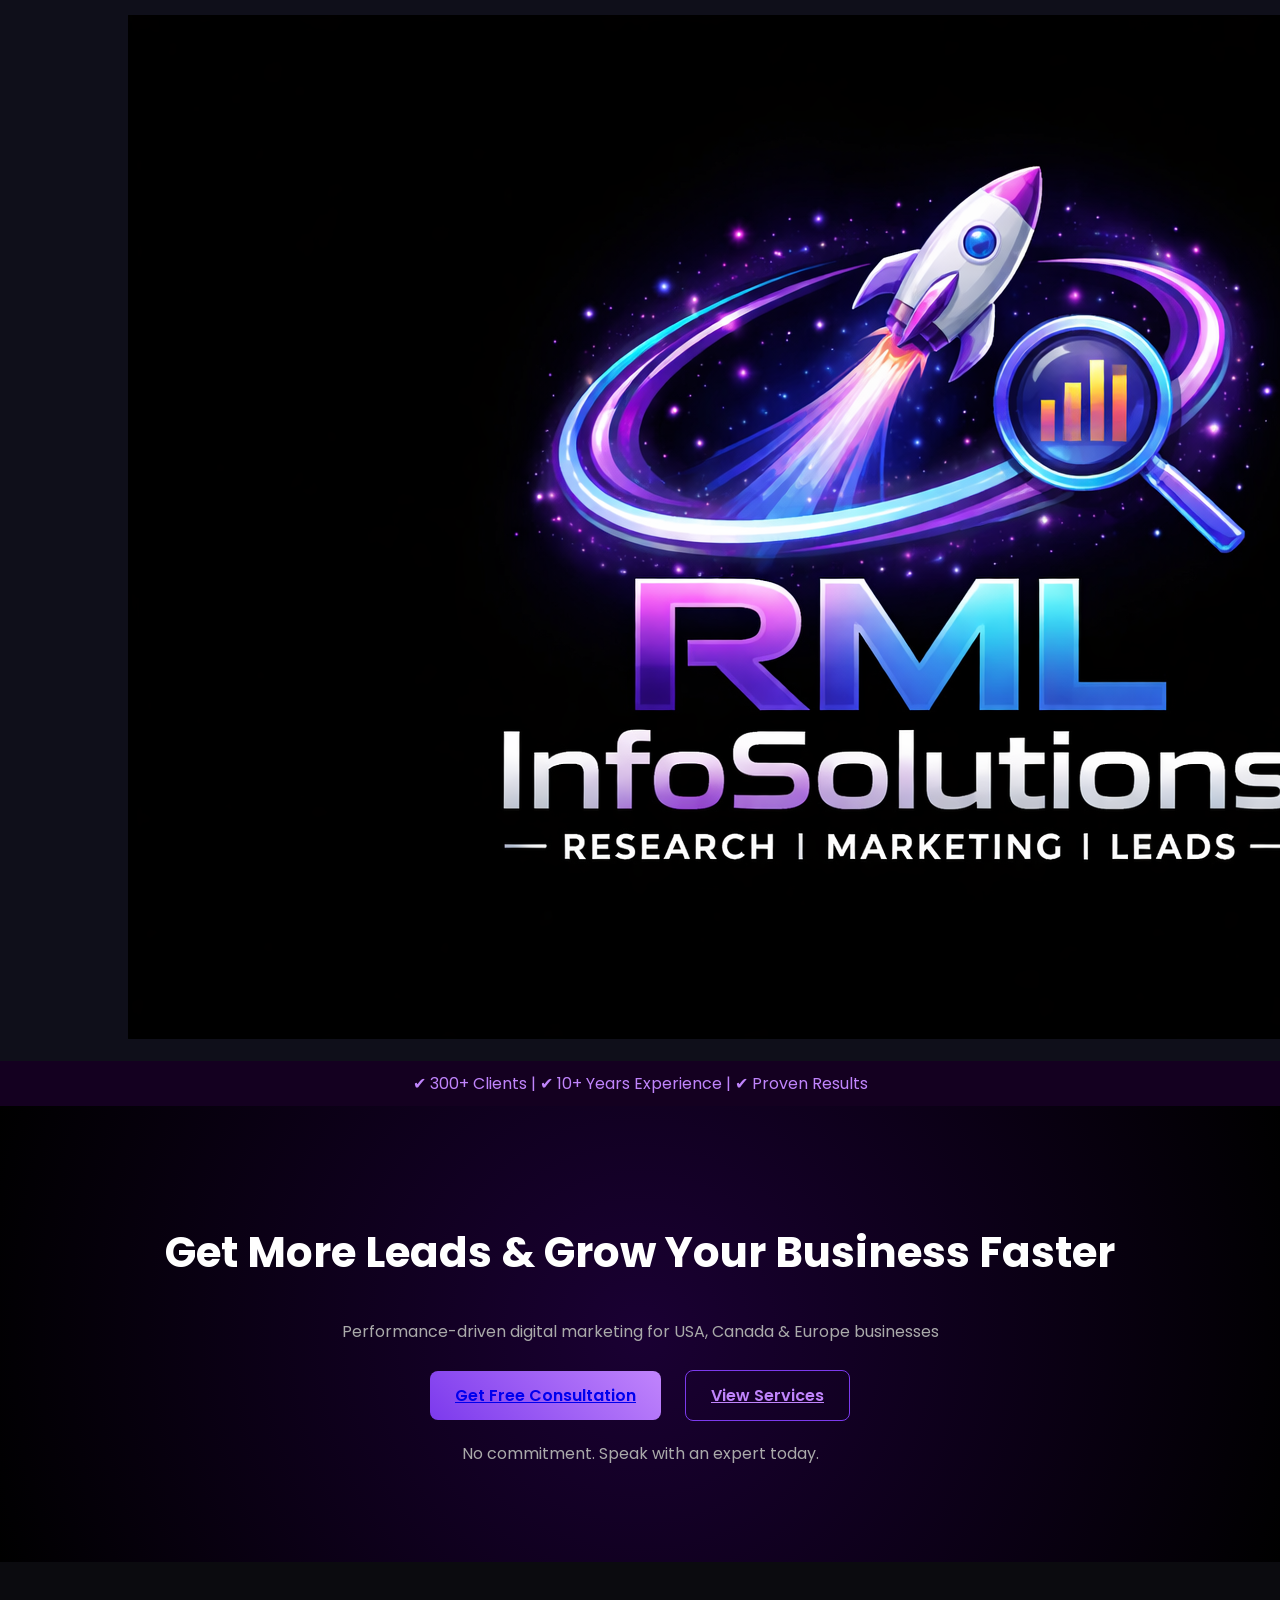
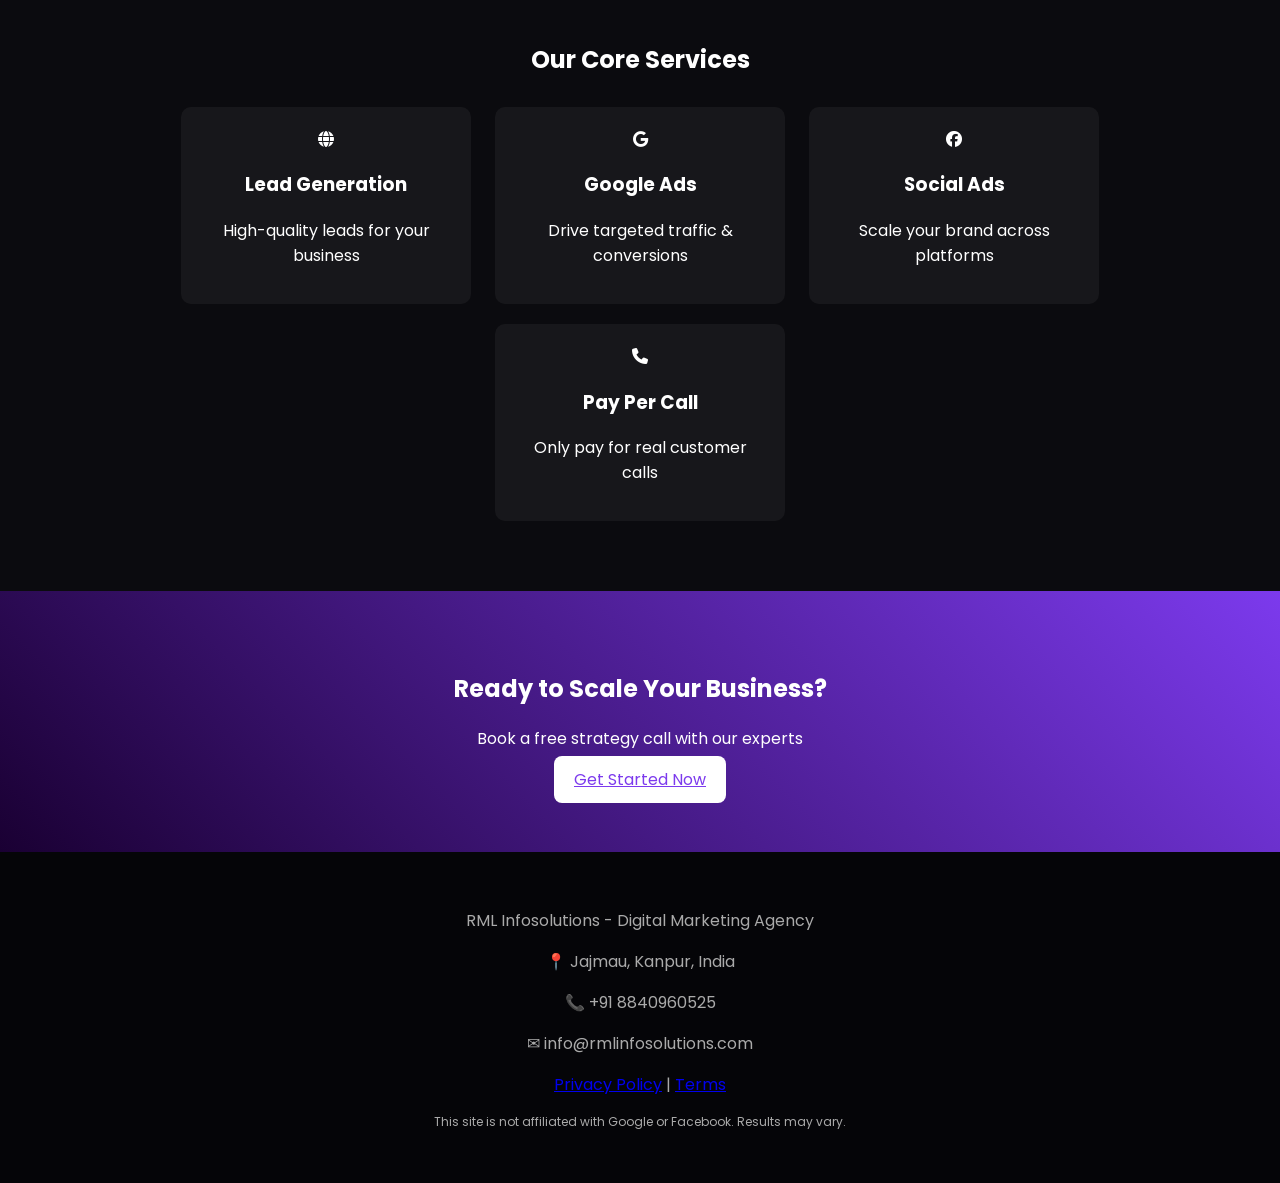
==== commit 6fa1c0cb: "Update index.html" ====
--- a/index.html
+++ b/index.html
@@ -150,7 +150,7 @@
 <!-- NAV -->
 <div class="navbar">
     <div class="logo">
-    <img src="images/rml.png" alt="RML Infosolutions Logo">
+    <img src="rml.png" alt="RML Infosolutions Logo">
 </div>
     <div class="nav-links">
         <a href="index.html">Home</a>
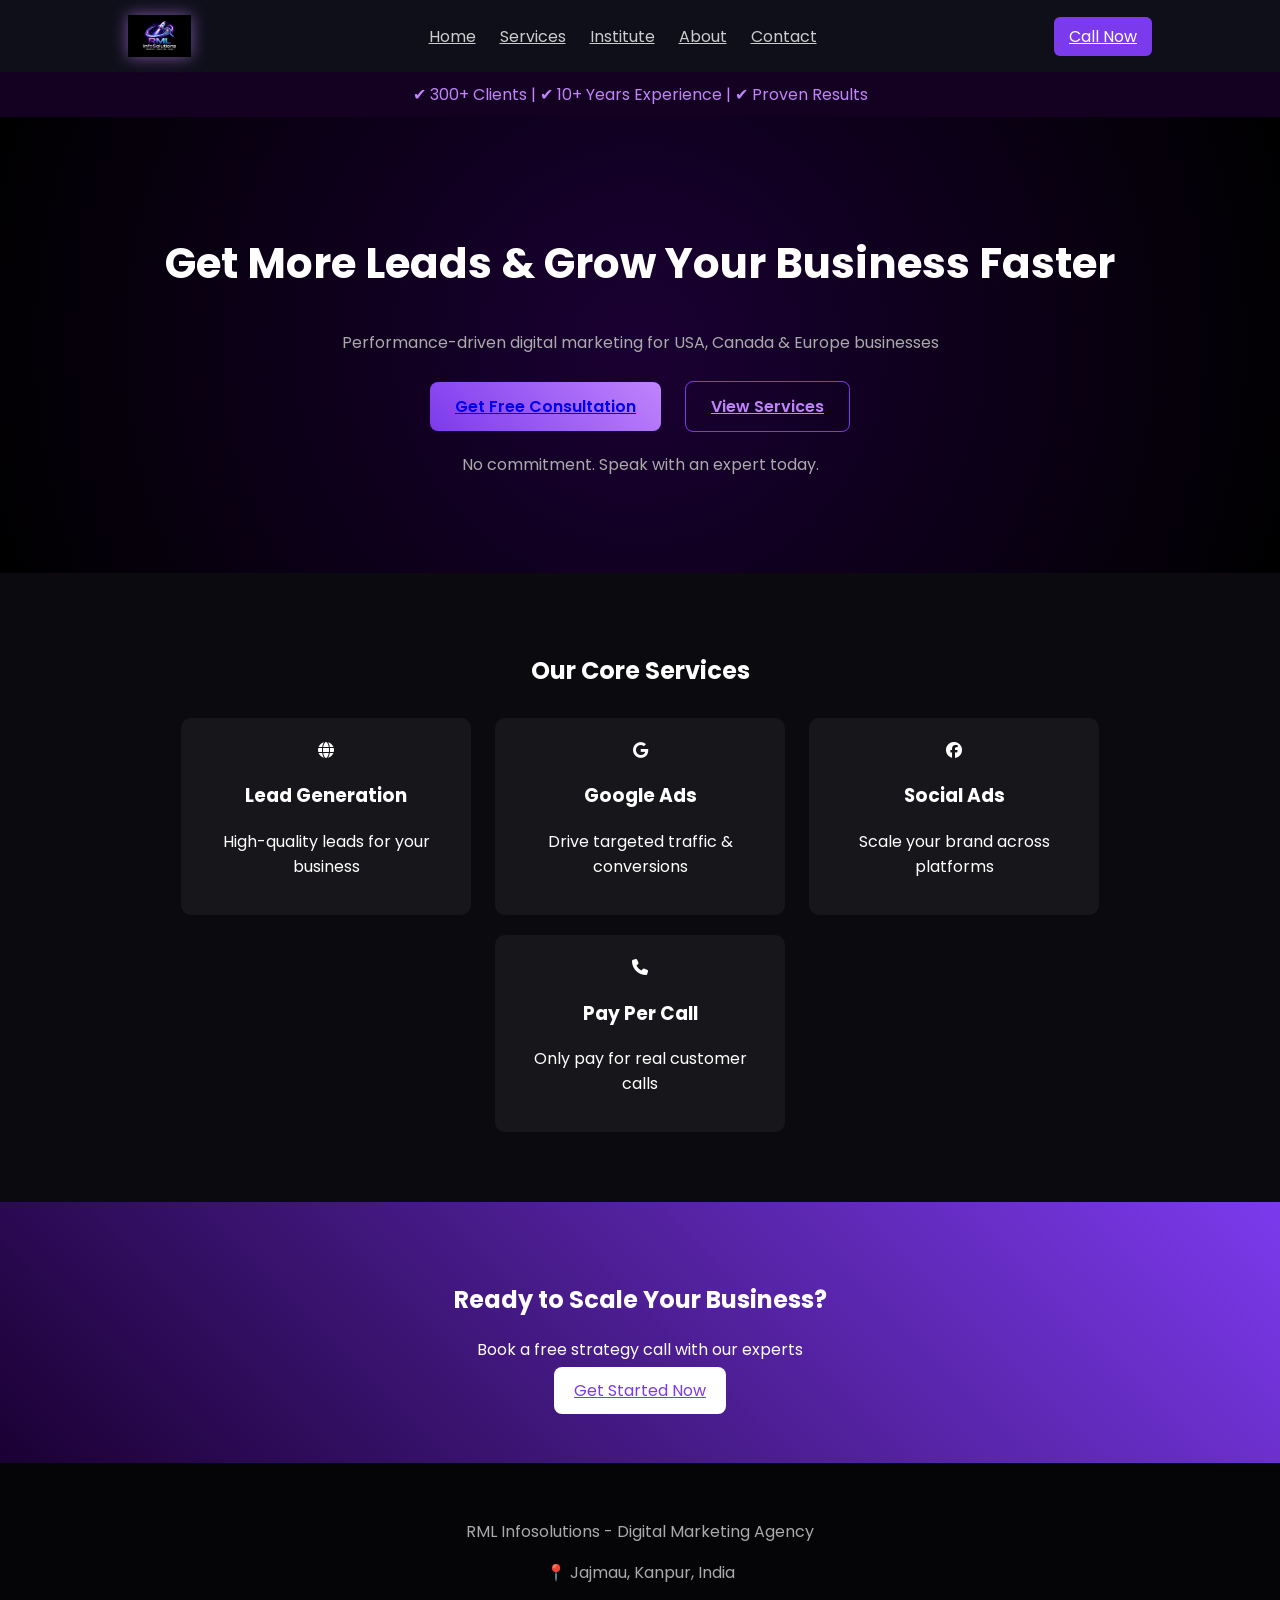
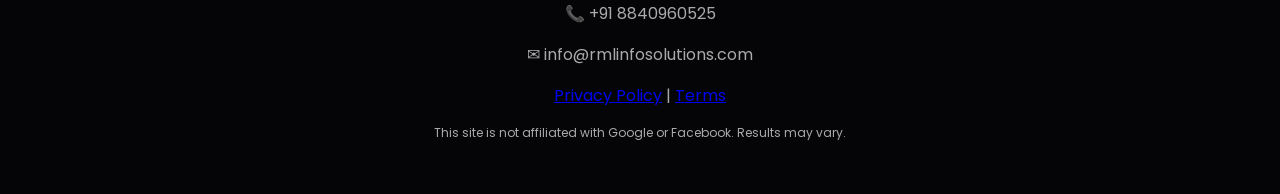
==== commit cccc562c: "Update index.html" ====
--- a/index.html
+++ b/index.html
@@ -26,6 +26,16 @@
     padding:15px 10%;
     background:#0f0f1a;
 }
+    .logo img {
+  height: 40px;
+  width: auto;
+  object-fit: contain;
+}
+
+.logo {
+  display: flex;
+  align-items: center;
+}
 
 .logo {
     font-weight:700;
@@ -140,8 +150,17 @@
 
 @media(min-width:768px){
     .sticky-call{display:none;}
-}
-
+    
+}
+.logo img {
+  height: 42px;
+  filter: drop-shadow(0 0 8px rgba(192,132,252,0.6));
+}
+    @media(max-width:768px){
+  .logo img {
+    height: 35px;
+  }
+}
 </style>
 </head>
 
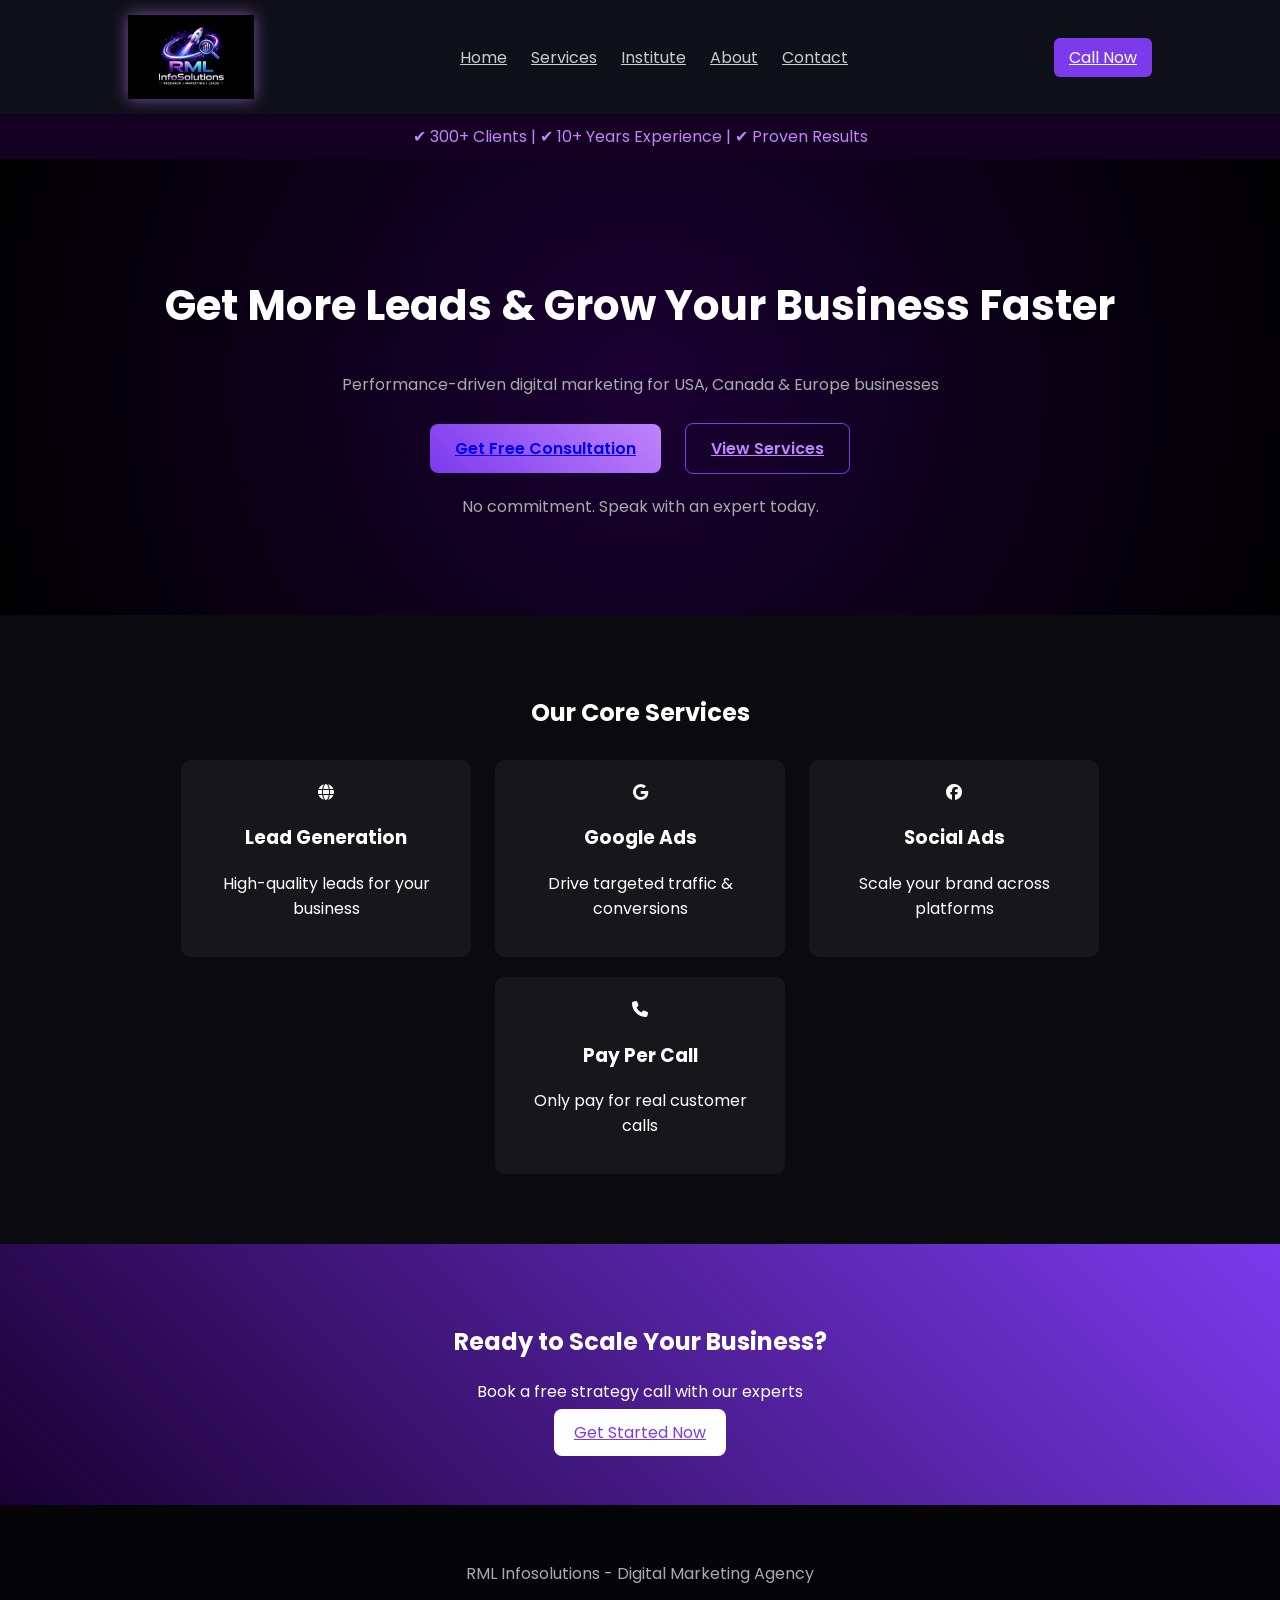
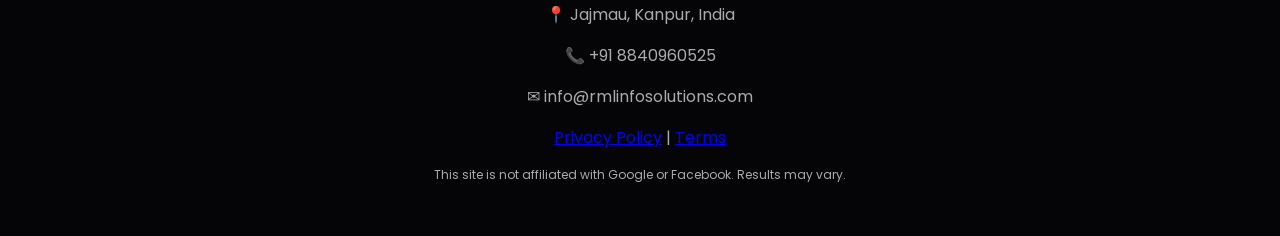
==== commit 7a5574fe: "Update index.html" ====
--- a/index.html
+++ b/index.html
@@ -27,7 +27,7 @@
     background:#0f0f1a;
 }
     .logo img {
-  height: 40px;
+  height: 80px;
   width: auto;
   object-fit: contain;
 }
@@ -153,7 +153,7 @@
     
 }
 .logo img {
-  height: 42px;
+  height: 84px;
   filter: drop-shadow(0 0 8px rgba(192,132,252,0.6));
 }
     @media(max-width:768px){
